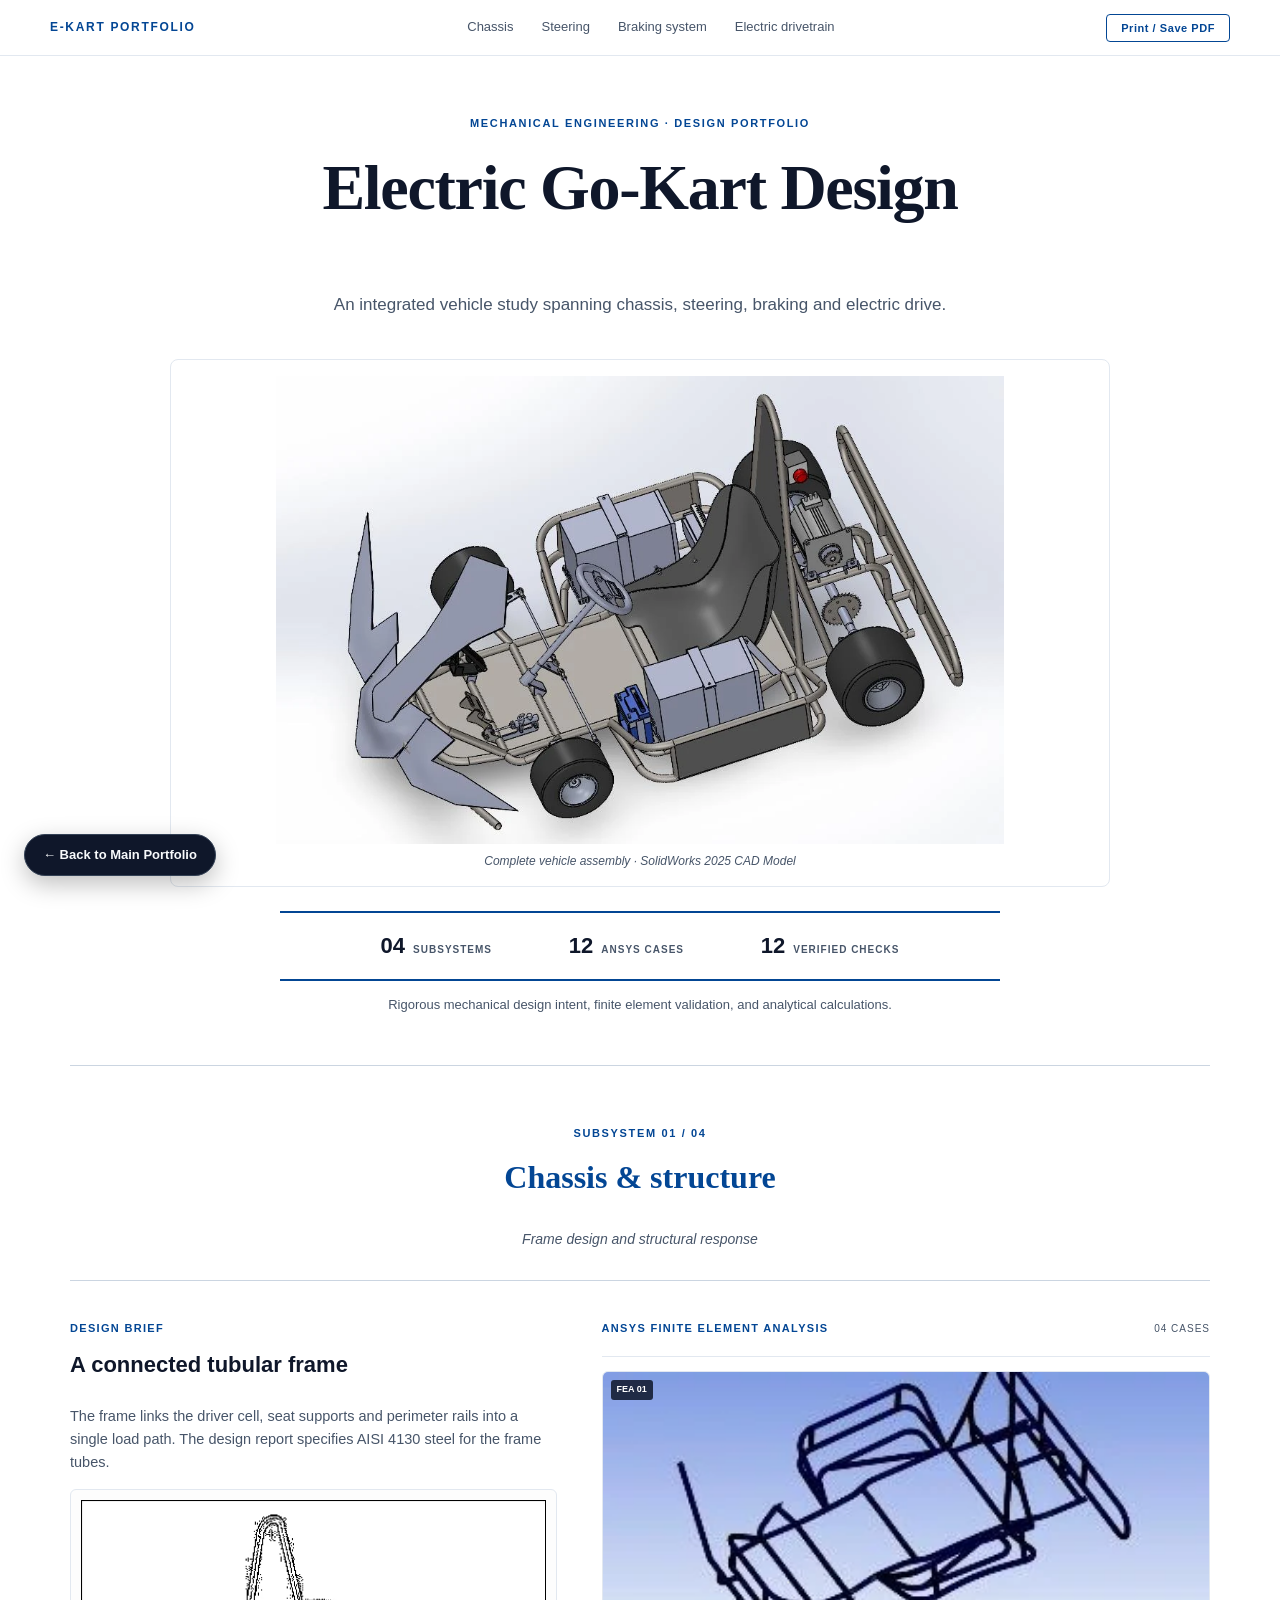
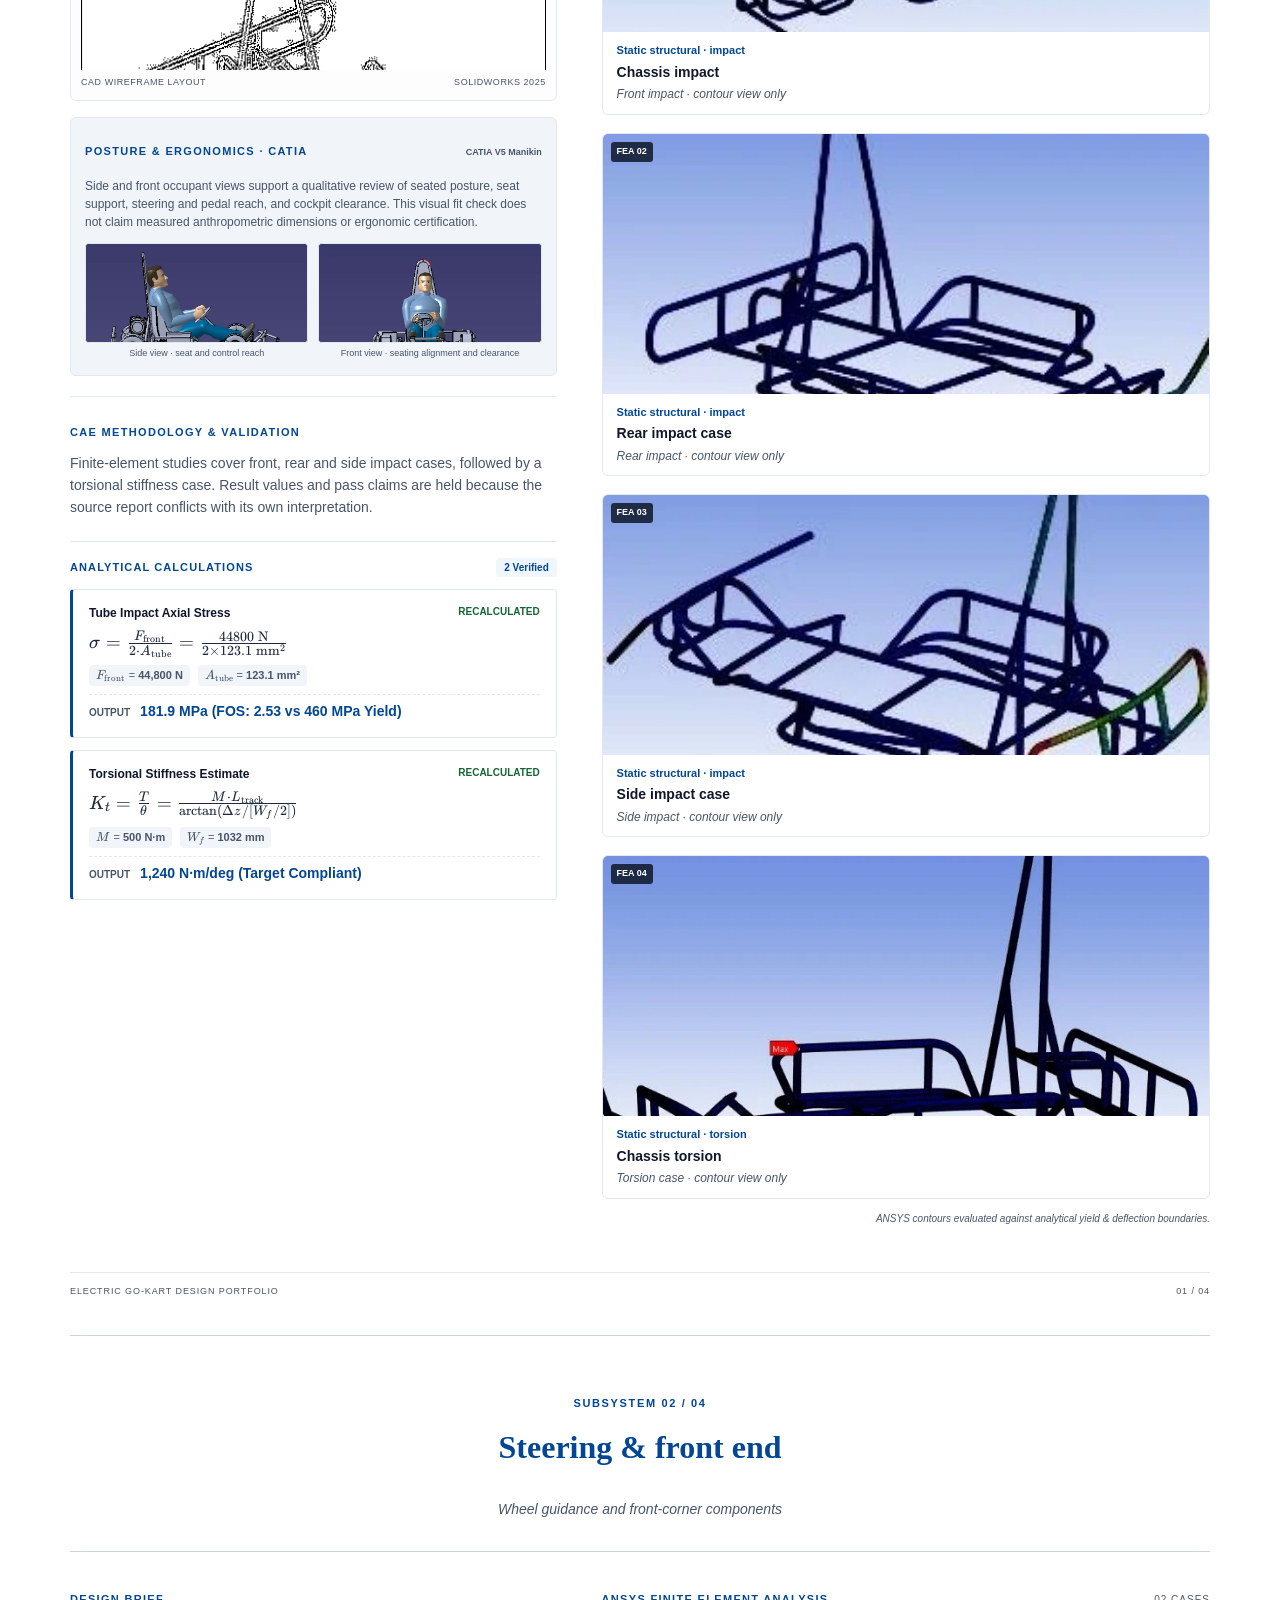
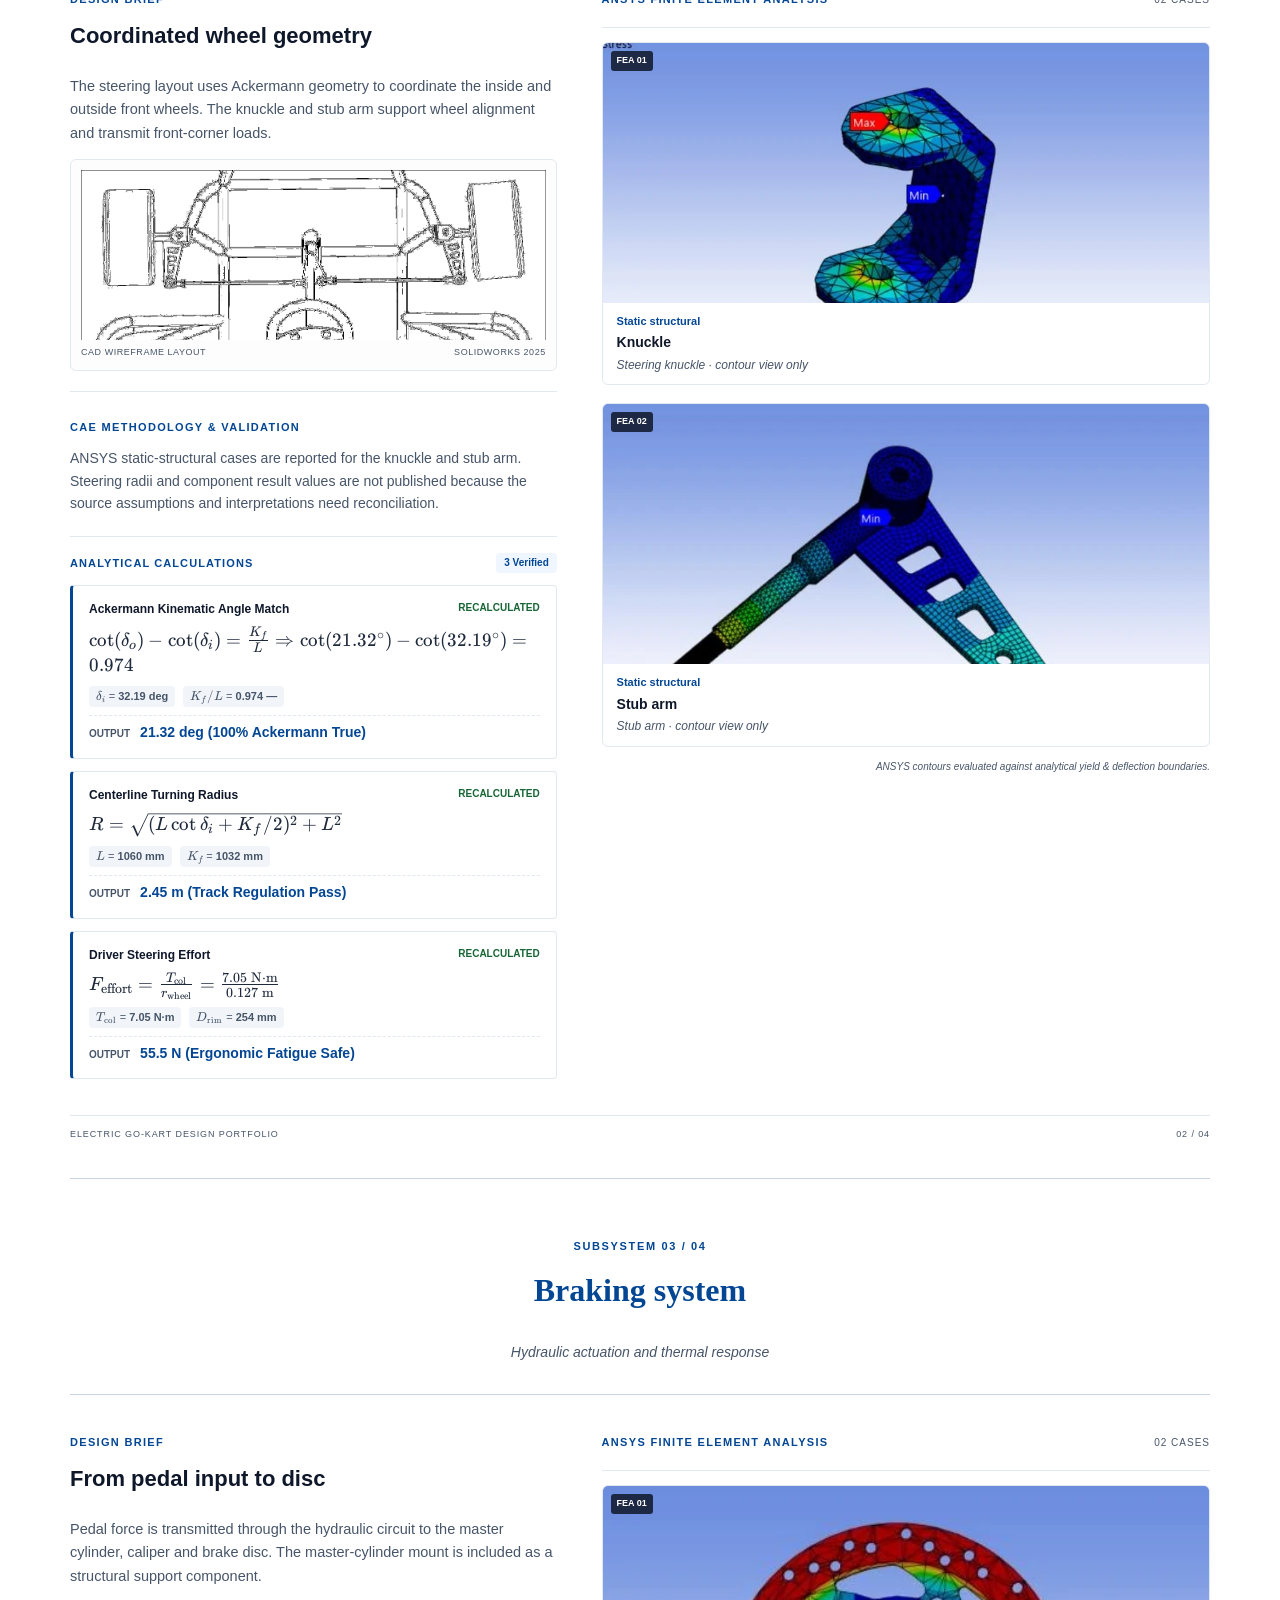
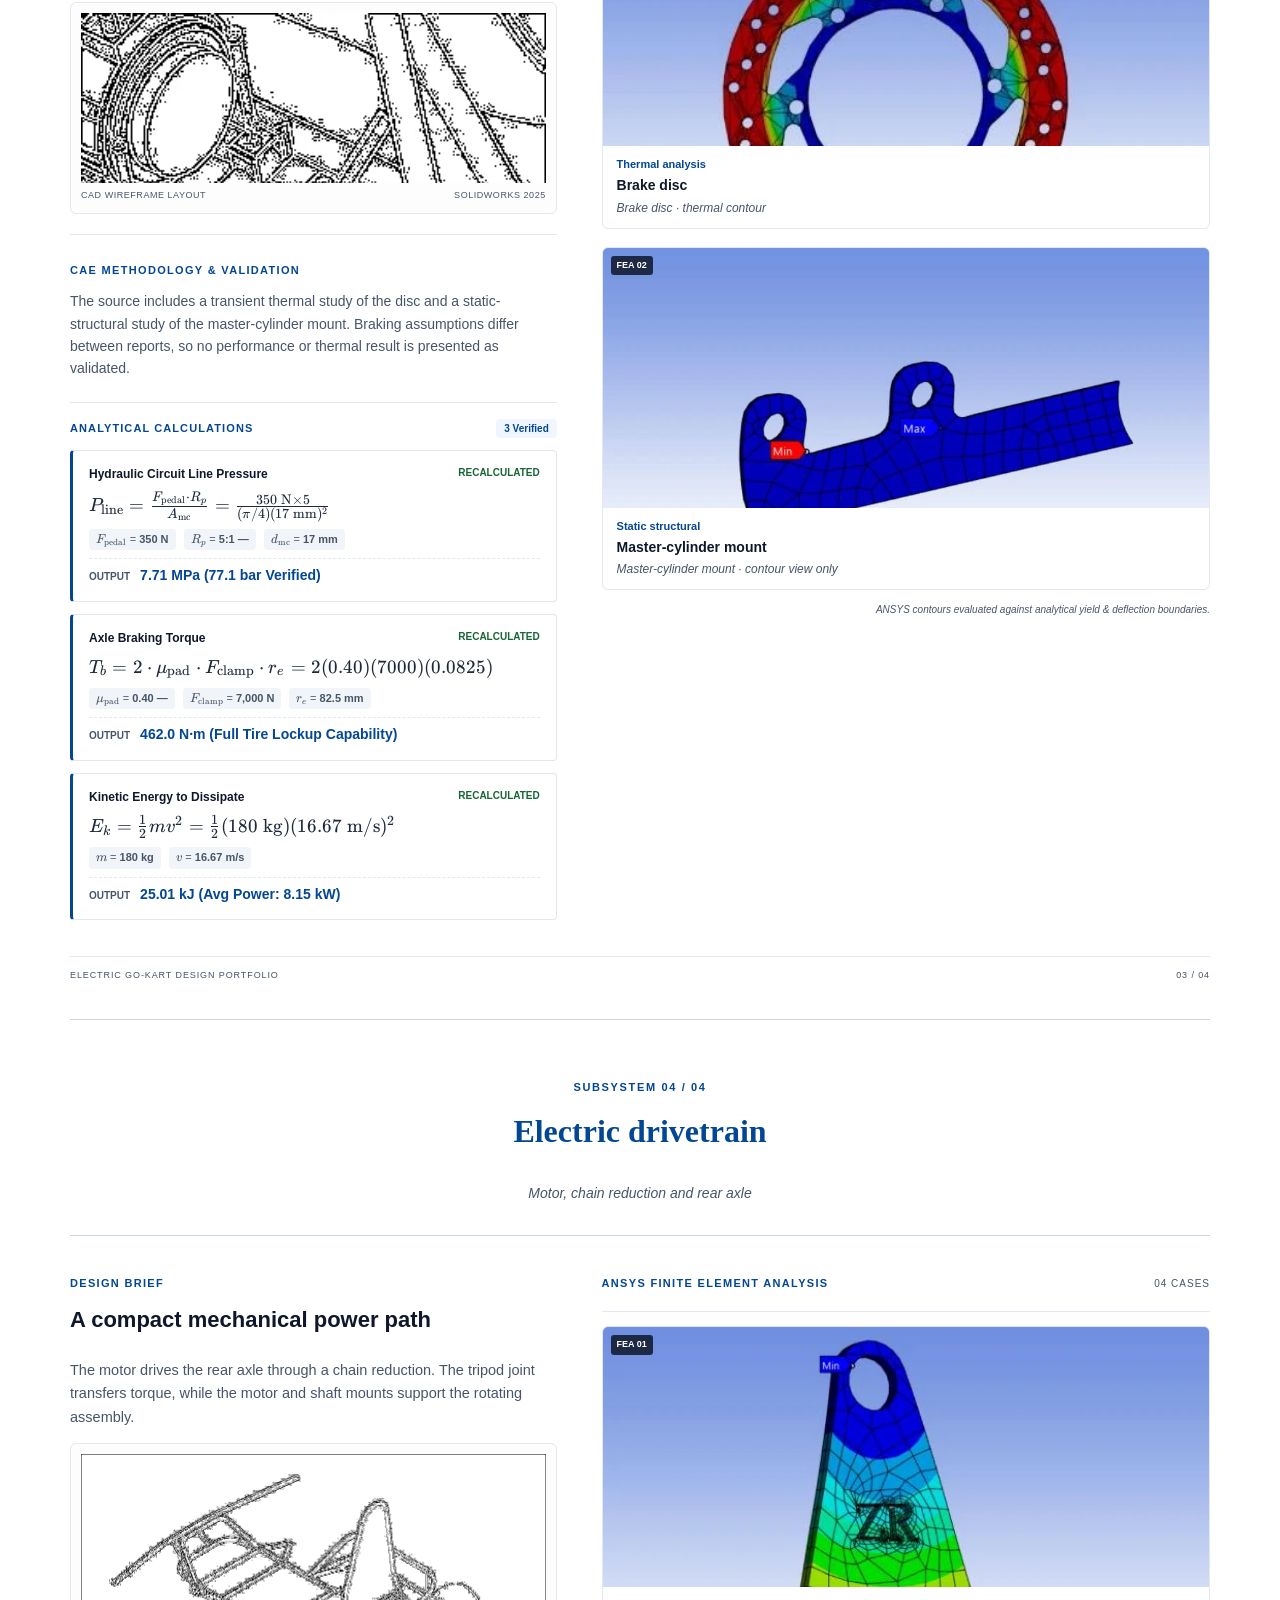
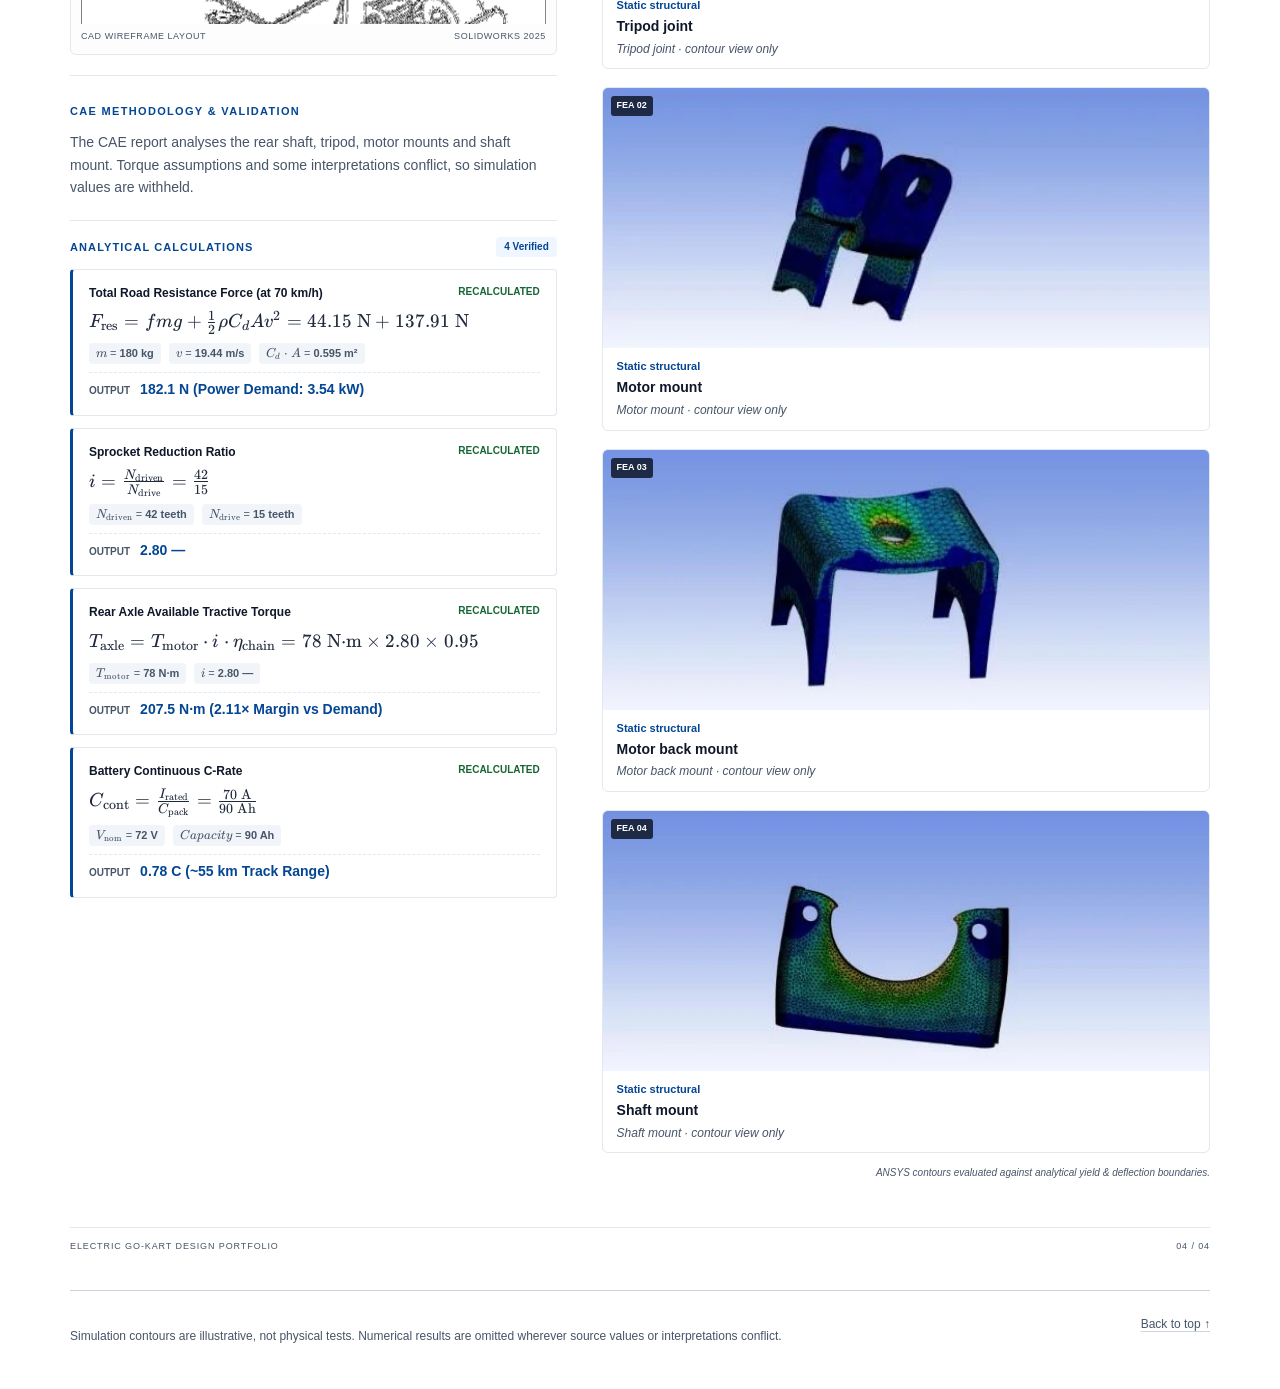
==== design/index.html @ 508b206d "Integrate Electric Go-Kart design portfolio, enrich resume, and optimize portfolio showcase" ====
<!doctype html>
<html lang="en">
  <head>
    <meta charset="UTF-8" />
    <link rel="icon" type="image/svg+xml" href="./favicon.svg" />
    <meta name="viewport" content="width=device-width, initial-scale=1.0" />
    <meta name="description" content="A concise electric go-kart engineering portfolio with subsystem design briefs, ANSYS simulation contours, and calculation checks." />
    <meta name="theme-color" content="#ffffff" />
    <title>Electric Go-Kart | Mechanical Design Portfolio</title>
    <script type="module" crossorigin src="./assets/index-B02iTP9J.js"></script>
    <link rel="stylesheet" crossorigin href="./assets/index-BFE6vuQm.css">
    <style>
      .back-to-main-btn {
        position: fixed;
        bottom: 24px;
        left: 24px;
        z-index: 9999;
        display: inline-flex;
        align-items: center;
        gap: 8px;
        background: #0f172a;
        color: #f8fafc;
        border: 1px solid #334155;
        border-radius: 999px;
        padding: 10px 18px;
        font-family: -apple-system, BlinkMacSystemFont, "Segoe UI", Roboto, sans-serif;
        font-size: 13px;
        font-weight: 600;
        text-decoration: none;
        box-shadow: 0 8px 24px rgba(0,0,0,0.25);
        transition: transform 0.15s, background 0.15s;
      }
      .back-to-main-btn:hover {
        background: #1e293b;
        transform: translateY(-2px);
        color: #fff;
      }
    </style>
  </head>
  <body>
    <a href="/" class="back-to-main-btn">← Back to Main Portfolio</a>
    <div id="app"></div>
  </body>
</html>
---- design/assets/index-BFE6vuQm.css ----
:root{color:#1e293b;font-synthesis:none;text-rendering:optimizelegibility;-webkit-font-smoothing:antialiased;--ink:#0f172a;--muted:#475569;--rule:#cbd5e1;--soft-rule:#e2e8f0;--paper:#fff;--field:#f1f5f9;--accent:#034694;--accent-light:#eff6ff;--success:#166534;box-sizing:border-box;background:#f8fafc;font-family:-apple-system,BlinkMacSystemFont,Segoe UI,Roboto,Helvetica Neue,Arial,sans-serif}*,:before,:after{box-sizing:inherit}html{scroll-behavior:smooth;min-width:320px;scroll-padding-top:74px}body{background:var(--paper);min-width:320px;color:var(--ink);margin:0;font-size:15px;line-height:1.55}a{color:inherit;-webkit-text-decoration-color:var(--rule);text-decoration-color:var(--rule);text-underline-offset:3px}a:hover{color:var(--accent)}img{max-width:100%;display:block}figure{margin:0}.site-header{z-index:50;border-bottom:1px solid var(--soft-rule);-webkit-backdrop-filter:blur(8px);backdrop-filter:blur(8px);background:#fffffff5;justify-content:space-between;align-items:center;gap:18px;min-height:56px;padding:0 max(28px,50vw - 590px);display:flex;position:sticky;top:0}.brand{color:var(--accent);letter-spacing:.14em;flex:none;font-size:12px;font-weight:800;text-decoration:none}.site-header nav{white-space:nowrap;align-items:center;gap:clamp(12px,2.3vw,28px);display:flex;overflow-x:auto}.site-header nav a{color:var(--muted);font-size:13px;font-weight:500;text-decoration:none}.print-button{border:1px solid var(--accent);color:var(--accent);cursor:pointer;letter-spacing:.05em;background:0 0;border-radius:4px;padding:7px 14px;font-size:11px;font-weight:600;transition:all .15s}.print-button:hover{background:var(--accent);color:#fff}.page-section,.portfolio-footer{width:min(1140px,100% - 48px);margin-inline:auto}.cover{text-align:center;flex-direction:column;justify-content:center;align-items:center;min-height:calc(100vh - 56px);padding:48px 0 36px;display:flex}.cover-eyebrow,.section-number{color:var(--accent);letter-spacing:.15em;text-transform:uppercase;font-size:11px;font-weight:700}.cover h1{color:var(--ink);letter-spacing:-.02em;margin-top:10px;font-family:Georgia,serif;font-size:clamp(38px,5.5vw,64px);font-weight:700;line-height:1.1}.cover-description{max-width:680px;color:var(--muted);margin-top:14px;font-size:17px;line-height:1.6}.cover-image{border:1px solid var(--soft-rule);background:#fff;border-radius:8px;width:min(940px,98%);margin-top:24px;padding:16px}.cover-image img{object-fit:contain;width:100%;max-height:52vh}.cover-image figcaption{color:var(--muted);margin-top:8px;font-size:12px;font-style:italic}.cover-summary{border-top:2px solid var(--accent);border-bottom:2px solid var(--accent);justify-content:center;gap:clamp(28px,6vw,80px);width:min(720px,100%);margin-top:24px;padding:16px 0;font-size:22px;font-weight:700;display:flex}.cover-summary span{align-items:baseline;gap:8px;display:flex}.cover-summary small{color:var(--muted);letter-spacing:.1em;font-size:10px;font-weight:600}.cover-note{color:var(--muted);margin-top:14px;font-size:13px}.subsystem{border-top:1px solid var(--rule);padding-top:48px;padding-bottom:36px}.subsystem-heading{border-bottom:1px solid var(--rule);text-align:center;padding-bottom:16px}.subsystem-heading h2{color:var(--accent);margin-top:6px;font-family:Georgia,serif;font-size:32px;font-weight:700}.subsystem-heading>p:last-child{color:var(--muted);margin-top:4px;font-size:14px;font-style:italic}.subsystem-layout{grid-template-columns:minmax(320px,1fr) minmax(0,1.25fr);align-items:start;gap:clamp(24px,3.5vw,48px);padding:28px 0 20px;display:grid}.subheading{color:var(--accent);letter-spacing:.12em;text-transform:uppercase;font-size:11px;font-weight:700}.design-brief h3{color:var(--ink);margin-top:6px;font-size:22px;font-weight:700}.brief-text{color:var(--muted);margin-top:8px;font-size:14.5px;line-height:1.6}.wireframe-card{border:1px solid var(--soft-rule);background:#fdfdfd;border-radius:6px;margin-top:14px;padding:10px}.wireframe-image{background:#fff;place-items:center;height:170px;display:grid;overflow:hidden}.wireframe-image img{object-fit:contain;width:100%;height:100%}.wireframe-card figcaption{color:var(--muted);letter-spacing:.06em;text-transform:uppercase;justify-content:space-between;padding-top:6px;font-size:9px;display:flex}.ergonomics-panel{border:1px solid var(--soft-rule);background:var(--field);border-radius:6px;margin-top:16px;padding:14px}.ergonomics-heading{justify-content:space-between;align-items:baseline;display:flex}.ergonomics-heading>span{color:var(--muted);font-size:9px;font-weight:600}.ergonomics-description{color:var(--muted);margin-top:6px;font-size:12px;line-height:1.5}.ergonomics-grid{grid-template-columns:repeat(2,1fr);gap:10px;margin-top:10px;display:grid}.ergonomics-image{border:1px solid var(--soft-rule);background:#2b2d42;border-radius:4px;place-items:center;height:100px;display:grid;overflow:hidden}.ergonomics-image img{object-fit:contain;width:100%;height:100%}.ergonomics-card figcaption{color:var(--muted);text-align:center;margin-top:4px;font-size:9px}.analysis-approach{border-top:1px solid var(--soft-rule);margin-top:20px;padding-top:16px}.analysis-approach>p:last-child{color:var(--muted);margin-top:6px;font-size:14px;line-height:1.6}.calculation-section{border-top:1px solid var(--soft-rule);margin-top:22px;padding-top:16px}.section-badge-header{justify-content:space-between;align-items:center;margin-bottom:12px;display:flex}.badge-title{color:var(--accent);text-transform:uppercase;letter-spacing:.1em;font-size:11px;font-weight:700}.badge-count{background:var(--accent-light);color:var(--accent);border-radius:4px;padding:2px 8px;font-size:10px;font-weight:700}.calculation-stack{flex-direction:column;gap:12px;display:flex}.calculation-card{border:1px solid var(--soft-rule);border-left:3px solid var(--accent);background:#fff;border-radius:4px;padding:14px 16px}.calc-card-header{justify-content:space-between;margin-bottom:4px;font-size:12px;display:flex}.calc-label{color:var(--ink);font-weight:700}.calc-status{color:var(--success);text-transform:uppercase;font-size:10px;font-weight:700}.equation{color:#1e293b;margin:8px 0;font-size:16px}.calculation-inputs{flex-wrap:wrap;gap:8px;margin:6px 0;display:flex}.input-chip{background:var(--field);color:var(--muted);border-radius:4px;padding:2px 7px;font-size:11px}.calculation-result-row{border-top:1px dashed var(--soft-rule);align-items:baseline;gap:10px;margin-top:8px;padding-top:6px;display:flex}.res-tag{text-transform:uppercase;color:var(--muted);font-size:10px;font-weight:700}.calculation-result{color:var(--accent);font-size:14px;font-weight:700}.simulation-column{min-width:0}.simulation-heading{border-bottom:1px solid var(--soft-rule);justify-content:space-between;align-items:baseline;padding-bottom:8px;display:flex}.simulation-heading>span{color:var(--muted);letter-spacing:.1em;font-size:10px}.simulation-grid{flex-direction:column;gap:18px;padding-top:14px;display:flex}.simulation-card{border:1px solid var(--soft-rule);background:#fff;border-radius:6px;overflow:hidden}.simulation-image{background:var(--field);place-items:center;height:clamp(190px,22vw,260px);display:grid;position:relative;overflow:hidden}.simulation-image img{object-fit:contain;width:100%;height:100%}.sim-number-tag{color:#fff;background:#0f172ad9;border-radius:3px;padding:3px 6px;font-size:9px;font-weight:700;position:absolute;top:8px;left:8px}.simulation-card figcaption{flex-direction:column;gap:2px;padding:10px 14px;display:flex}.simulation-card figcaption strong{color:var(--ink);font-size:14px}.simulation-type{color:var(--accent);font-size:11px;font-weight:600}.simulation-caption{color:var(--muted);font-size:12px;font-style:italic}.simulation-disclaimer{color:var(--muted);text-align:right;margin-top:12px;font-size:10px;font-style:italic}.subsystem-footer{border-top:1px solid var(--soft-rule);color:var(--muted);letter-spacing:.1em;justify-content:space-between;margin-top:16px;padding-top:12px;font-size:9px;display:flex}.portfolio-footer{border-top:1px solid var(--rule);color:var(--muted);justify-content:space-between;padding:24px 0 32px;font-size:12px;display:flex}@media (width<=860px){.subsystem-layout{grid-template-columns:1fr}}@media print{.site-header,.portfolio-footer a{display:none!important}.page-section{width:100%!important}.subsystem{page-break-before:always}}@font-face{font-display:block;font-family:KaTeX_AMS;font-style:normal;font-weight:400;src:url(./KaTeX_AMS-Regular-BQhdFMY1.woff2)format("woff2"),url(./KaTeX_AMS-Regular-DMm9YOAa.woff)format("woff"),url(./KaTeX_AMS-Regular-DRggAlZN.ttf)format("truetype")}@font-face{font-display:block;font-family:KaTeX_Caligraphic;font-style:normal;font-weight:700;src:url(./KaTeX_Caligraphic-Bold-Dq_IR9rO.woff2)format("woff2"),url(./KaTeX_Caligraphic-Bold-BEiXGLvX.woff)format("woff"),url(./KaTeX_Caligraphic-Bold-ATXxdsX0.ttf)format("truetype")}@font-face{font-display:block;font-family:KaTeX_Caligraphic;font-style:normal;font-weight:400;src:url(./KaTeX_Caligraphic-Regular-Di6jR-x-.woff2)format("woff2"),url(./KaTeX_Caligraphic-Regular-CTRA-rTL.woff)format("woff"),url(./KaTeX_Caligraphic-Regular-wX97UBjC.ttf)format("truetype")}@font-face{font-display:block;font-family:KaTeX_Fraktur;font-style:normal;font-weight:700;src:url(./KaTeX_Fraktur-Bold-CL6g_b3V.woff2)format("woff2"),url(./KaTeX_Fraktur-Bold-BsDP51OF.woff)format("woff"),url(./KaTeX_Fraktur-Bold-BdnERNNW.ttf)format("truetype")}@font-face{font-display:block;font-family:KaTeX_Fraktur;font-style:normal;font-weight:400;src:url(./KaTeX_Fraktur-Regular-CTYiF6lA.woff2)format("woff2"),url(./KaTeX_Fraktur-Regular-Dxdc4cR9.woff)format("woff"),url(./KaTeX_Fraktur-Regular-CB_wures.ttf)format("truetype")}@font-face{font-display:block;font-family:KaTeX_Main;font-style:normal;font-weight:700;src:url(./KaTeX_Main-Bold-Cx986IdX.woff2)format("woff2"),url(./KaTeX_Main-Bold-Jm3AIy58.woff)format("woff"),url(./KaTeX_Main-Bold-waoOVXN0.ttf)format("truetype")}@font-face{font-display:block;font-family:KaTeX_Main;font-style:italic;font-weight:700;src:url(./KaTeX_Main-BoldItalic-DxDJ3AOS.woff2)format("woff2"),url(./KaTeX_Main-BoldItalic-SpSLRI95.woff)format("woff"),url(./KaTeX_Main-BoldItalic-DzxPMmG6.ttf)format("truetype")}@font-face{font-display:block;font-family:KaTeX_Main;font-style:italic;font-weight:400;src:url(./KaTeX_Main-Italic-NWA7e6Wa.woff2)format("woff2"),url(./KaTeX_Main-Italic-BMLOBm91.woff)format("woff"),url(./KaTeX_Main-Italic-3WenGoN9.ttf)format("truetype")}@font-face{font-display:block;font-family:KaTeX_Main;font-style:normal;font-weight:400;src:url(./KaTeX_Main-Regular-B22Nviop.woff2)format("woff2"),url(./KaTeX_Main-Regular-Dr94JaBh.woff)format("woff"),url(./KaTeX_Main-Regular-ypZvNtVU.ttf)format("truetype")}@font-face{font-display:block;font-family:KaTeX_Math;font-style:italic;font-weight:700;src:url(./KaTeX_Math-BoldItalic-CZnvNsCZ.woff2)format("woff2"),url(./KaTeX_Math-BoldItalic-iY-2wyZ7.woff)format("woff"),url(./KaTeX_Math-BoldItalic-B3XSjfu4.ttf)format("truetype")}@font-face{font-display:block;font-family:KaTeX_Math;font-style:italic;font-weight:400;src:url(./KaTeX_Math-Italic-t53AETM-.woff2)format("woff2"),url(./KaTeX_Math-Italic-DA0__PXp.woff)format("woff"),url(./KaTeX_Math-Italic-flOr_0UB.ttf)format("truetype")}@font-face{font-display:block;font-family:KaTeX_SansSerif;font-style:normal;font-weight:700;src:url(./KaTeX_SansSerif-Bold-D1sUS0GD.woff2)format("woff2"),url(./KaTeX_SansSerif-Bold-DbIhKOiC.woff)format("woff"),url(./KaTeX_SansSerif-Bold-CFMepnvq.ttf)format("truetype")}@font-face{font-display:block;font-family:KaTeX_SansSerif;font-style:italic;font-weight:400;src:url(./KaTeX_SansSerif-Italic-C3H0VqGB.woff2)format("woff2"),url(./KaTeX_SansSerif-Italic-DN2j7dab.woff)format("woff"),url(./KaTeX_SansSerif-Italic-YYjJ1zSn.ttf)format("truetype")}@font-face{font-display:block;font-family:KaTeX_SansSerif;font-style:normal;font-weight:400;src:url(./KaTeX_SansSerif-Regular-DDBCnlJ7.woff2)format("woff2"),url(./KaTeX_SansSerif-Regular-CS6fqUqJ.woff)format("woff"),url(./KaTeX_SansSerif-Regular-BNo7hRIc.ttf)format("truetype")}@font-face{font-display:block;font-family:KaTeX_Script;font-style:normal;font-weight:400;src:url(./KaTeX_Script-Regular-D3wIWfF6.woff2)format("woff2"),url(./KaTeX_Script-Regular-D5yQViql.woff)format("woff"),url(./KaTeX_Script-Regular-C5JkGWo-.ttf)format("truetype")}@font-face{font-display:block;font-family:KaTeX_Size1;font-style:normal;font-weight:400;src:url(./KaTeX_Size1-Regular-mCD8mA8B.woff2)format("woff2"),url(./KaTeX_Size1-Regular-C195tn64.woff)format("woff"),url(./KaTeX_Size1-Regular-Dbsnue_I.ttf)format("truetype")}@font-face{font-display:block;font-family:KaTeX_Size2;font-style:normal;font-weight:400;src:url(./KaTeX_Size2-Regular-Dy4dx90m.woff2)format("woff2"),url(./KaTeX_Size2-Regular-oD1tc_U0.woff)format("woff"),url(./KaTeX_Size2-Regular-B7gKUWhC.ttf)format("truetype")}@font-face{font-display:block;font-family:KaTeX_Size3;font-style:normal;font-weight:400;src:url([data-uri])format("woff2"),url(./KaTeX_Size3-Regular-CTq5MqoE.woff)format("woff"),url(./KaTeX_Size3-Regular-DgpXs0kz.ttf)format("truetype")}@font-face{font-display:block;font-family:KaTeX_Size4;font-style:normal;font-weight:400;src:url(./KaTeX_Size4-Regular-Dl5lxZxV.woff2)format("woff2"),url(./KaTeX_Size4-Regular-BF-4gkZK.woff)format("woff"),url(./KaTeX_Size4-Regular-DWFBv043.ttf)format("truetype")}@font-face{font-display:block;font-family:KaTeX_Typewriter;font-style:normal;font-weight:400;src:url(./KaTeX_Typewriter-Regular-CO6r4hn1.woff2)format("woff2"),url(./KaTeX_Typewriter-Regular-C0xS9mPB.woff)format("woff"),url(./KaTeX_Typewriter-Regular-D3Ib7_Hf.ttf)format("truetype")}.katex{text-indent:0;text-rendering:auto;font:1.21em/1.2 KaTeX_Main,math,Times New Roman,serif;position:relative}.katex *{border-color:currentColor;-ms-high-contrast-adjust:none!important}.katex .katex-version:after{content:"0.19.0"}.katex .katex-mathml{clip-path:inset(50%);border:0;width:1px;height:1px;padding:0;position:absolute;overflow:hidden}.katex .katex-html>.katex-newline{display:block}.katex .katex-base{white-space:nowrap;width:min-content;position:relative}.katex .katex-base,.katex .katex-strut{display:inline-block}.katex .textbf{font-weight:700}.katex .textit{font-style:italic}.katex .textrm{font-family:KaTeX_Main}.katex .textsf{font-family:KaTeX_SansSerif}.katex .texttt{font-family:KaTeX_Typewriter}.katex .mathnormal{font-family:KaTeX_Math;font-style:italic}.katex .mathit{font-family:KaTeX_Main;font-style:italic}.katex .mathrm{font-style:normal}.katex .mathbf{font-family:KaTeX_Main;font-weight:700}.katex .boldsymbol{font-family:KaTeX_Math;font-style:italic;font-weight:700}.katex .amsrm,.katex .mathbb,.katex .textbb{font-family:KaTeX_AMS}.katex .mathcal{font-family:KaTeX_Caligraphic}.katex .mathfrak,.katex .textfrak{font-family:KaTeX_Fraktur}.katex .mathboldfrak,.katex .textboldfrak{font-family:KaTeX_Fraktur;font-weight:700}.katex .mathtt{font-family:KaTeX_Typewriter}.katex .mathscr,.katex .textscr{font-family:KaTeX_Script}.katex .mathsf,.katex .textsf{font-family:KaTeX_SansSerif}.katex .mathboldsf,.katex .textboldsf{font-family:KaTeX_SansSerif;font-weight:700}.katex .mathitsf,.katex .mathsfit,.katex .textitsf{font-family:KaTeX_SansSerif;font-style:italic}.katex .mainrm{font-family:KaTeX_Main;font-style:normal}.katex .vlist-t{border-collapse:collapse;table-layout:fixed;display:inline-table}.katex .vlist-r{display:table-row}.katex .vlist{vertical-align:bottom;display:table-cell;position:relative}.katex .vlist>span{height:0;display:block;position:relative}.katex .vlist>span>span{display:inline-block}.katex .vlist>span>.pstrut{width:0;overflow:hidden}.katex .vlist-t2{margin-right:-2px}.katex .vlist-s{vertical-align:bottom;width:2px;min-width:2px;font-size:1px;display:table-cell}.katex .katex-vbox{flex-direction:column;align-items:baseline;display:inline-flex}.katex .katex-thinbox{flex-direction:row;width:0;max-width:0;display:inline-flex}.katex .msupsub{text-align:left}.katex .mfrac>span>span{text-align:center}.katex .mfrac .frac-line{border-bottom-style:solid;width:100%;display:inline-block}.katex .katex-hdashline,.katex .katex-hline,.katex .katex-overline .overline-line,.katex .katex-rule,.katex .katex-underline .underline-line,.katex .mfrac .frac-line{min-height:1px}.katex .mspace{display:inline-block}.katex .katex-smash{line-height:0;display:inline}.katex .clap,.katex .llap,.katex .rlap{width:0;position:relative}.katex .clap>.katex-inner,.katex .llap>.katex-inner,.katex .rlap>.katex-inner{position:absolute}.katex .clap>.katex-fix,.katex .llap>.katex-fix,.katex .rlap>.katex-fix{display:inline-block}.katex .llap>.katex-inner{right:0}.katex .clap>.katex-inner,.katex .rlap>.katex-inner{left:0}.katex .clap>.katex-inner>span{margin-left:-50%;margin-right:50%}.katex .katex-rule{border:0 solid;display:inline-block;position:relative}.katex .katex-hline,.katex .katex-overline .overline-line,.katex .katex-underline .underline-line{border-bottom-style:solid;width:100%;display:inline-block}.katex .katex-hdashline{border-bottom-style:dashed;width:100%;display:inline-block}.katex .sqrt>.katex-root{margin-left:.277778em;margin-right:-.555556em}.katex .fontsize-ensurer.reset-size1.size1,.katex .katex-sizing.reset-size1.size1{font-size:1em}.katex .fontsize-ensurer.reset-size1.size2,.katex .katex-sizing.reset-size1.size2{font-size:1.2em}.katex .fontsize-ensurer.reset-size1.size3,.katex .katex-sizing.reset-size1.size3{font-size:1.4em}.katex .fontsize-ensurer.reset-size1.size4,.katex .katex-sizing.reset-size1.size4{font-size:1.6em}.katex .fontsize-ensurer.reset-size1.size5,.katex .katex-sizing.reset-size1.size5{font-size:1.8em}.katex .fontsize-ensurer.reset-size1.size6,.katex .katex-sizing.reset-size1.size6{font-size:2em}.katex .fontsize-ensurer.reset-size1.size7,.katex .katex-sizing.reset-size1.size7{font-size:2.4em}.katex .fontsize-ensurer.reset-size1.size8,.katex .katex-sizing.reset-size1.size8{font-size:2.88em}.katex .fontsize-ensurer.reset-size1.size9,.katex .katex-sizing.reset-size1.size9{font-size:3.456em}.katex .fontsize-ensurer.reset-size1.size10,.katex .katex-sizing.reset-size1.size10{font-size:4.148em}.katex .fontsize-ensurer.reset-size1.size11,.katex .katex-sizing.reset-size1.size11{font-size:4.976em}.katex .fontsize-ensurer.reset-size2.size1,.katex .katex-sizing.reset-size2.size1{font-size:.833333em}.katex .fontsize-ensurer.reset-size2.size2,.katex .katex-sizing.reset-size2.size2{font-size:1em}.katex .fontsize-ensurer.reset-size2.size3,.katex .katex-sizing.reset-size2.size3{font-size:1.16667em}.katex .fontsize-ensurer.reset-size2.size4,.katex .katex-sizing.reset-size2.size4{font-size:1.33333em}.katex .fontsize-ensurer.reset-size2.size5,.katex .katex-sizing.reset-size2.size5{font-size:1.5em}.katex .fontsize-ensurer.reset-size2.size6,.katex .katex-sizing.reset-size2.size6{font-size:1.66667em}.katex .fontsize-ensurer.reset-size2.size7,.katex .katex-sizing.reset-size2.size7{font-size:2em}.katex .fontsize-ensurer.reset-size2.size8,.katex .katex-sizing.reset-size2.size8{font-size:2.4em}.katex .fontsize-ensurer.reset-size2.size9,.katex .katex-sizing.reset-size2.size9{font-size:2.88em}.katex .fontsize-ensurer.reset-size2.size10,.katex .katex-sizing.reset-size2.size10{font-size:3.45667em}.katex .fontsize-ensurer.reset-size2.size11,.katex .katex-sizing.reset-size2.size11{font-size:4.14667em}.katex .fontsize-ensurer.reset-size3.size1,.katex .katex-sizing.reset-size3.size1{font-size:.714286em}.katex .fontsize-ensurer.reset-size3.size2,.katex .katex-sizing.reset-size3.size2{font-size:.857143em}.katex .fontsize-ensurer.reset-size3.size3,.katex .katex-sizing.reset-size3.size3{font-size:1em}.katex .fontsize-ensurer.reset-size3.size4,.katex .katex-sizing.reset-size3.size4{font-size:1.14286em}.katex .fontsize-ensurer.reset-size3.size5,.katex .katex-sizing.reset-size3.size5{font-size:1.28571em}.katex .fontsize-ensurer.reset-size3.size6,.katex .katex-sizing.reset-size3.size6{font-size:1.42857em}.katex .fontsize-ensurer.reset-size3.size7,.katex .katex-sizing.reset-size3.size7{font-size:1.71429em}.katex .fontsize-ensurer.reset-size3.size8,.katex .katex-sizing.reset-size3.size8{font-size:2.05714em}.katex .fontsize-ensurer.reset-size3.size9,.katex .katex-sizing.reset-size3.size9{font-size:2.46857em}.katex .fontsize-ensurer.reset-size3.size10,.katex .katex-sizing.reset-size3.size10{font-size:2.96286em}.katex .fontsize-ensurer.reset-size3.size11,.katex .katex-sizing.reset-size3.size11{font-size:3.55429em}.katex .fontsize-ensurer.reset-size4.size1,.katex .katex-sizing.reset-size4.size1{font-size:.625em}.katex .fontsize-ensurer.reset-size4.size2,.katex .katex-sizing.reset-size4.size2{font-size:.75em}.katex .fontsize-ensurer.reset-size4.size3,.katex .katex-sizing.reset-size4.size3{font-size:.875em}.katex .fontsize-ensurer.reset-size4.size4,.katex .katex-sizing.reset-size4.size4{font-size:1em}.katex .fontsize-ensurer.reset-size4.size5,.katex .katex-sizing.reset-size4.size5{font-size:1.125em}.katex .fontsize-ensurer.reset-size4.size6,.katex .katex-sizing.reset-size4.size6{font-size:1.25em}.katex .fontsize-ensurer.reset-size4.size7,.katex .katex-sizing.reset-size4.size7{font-size:1.5em}.katex .fontsize-ensurer.reset-size4.size8,.katex .katex-sizing.reset-size4.size8{font-size:1.8em}.katex .fontsize-ensurer.reset-size4.size9,.katex .katex-sizing.reset-size4.size9{font-size:2.16em}.katex .fontsize-ensurer.reset-size4.size10,.katex .katex-sizing.reset-size4.size10{font-size:2.5925em}.katex .fontsize-ensurer.reset-size4.size11,.katex .katex-sizing.reset-size4.size11{font-size:3.11em}.katex .fontsize-ensurer.reset-size5.size1,.katex .katex-sizing.reset-size5.size1{font-size:.555556em}.katex .fontsize-ensurer.reset-size5.size2,.katex .katex-sizing.reset-size5.size2{font-size:.666667em}.katex .fontsize-ensurer.reset-size5.size3,.katex .katex-sizing.reset-size5.size3{font-size:.777778em}.katex .fontsize-ensurer.reset-size5.size4,.katex .katex-sizing.reset-size5.size4{font-size:.888889em}.katex .fontsize-ensurer.reset-size5.size5,.katex .katex-sizing.reset-size5.size5{font-size:1em}.katex .fontsize-ensurer.reset-size5.size6,.katex .katex-sizing.reset-size5.size6{font-size:1.11111em}.katex .fontsize-ensurer.reset-size5.size7,.katex .katex-sizing.reset-size5.size7{font-size:1.33333em}.katex .fontsize-ensurer.reset-size5.size8,.katex .katex-sizing.reset-size5.size8{font-size:1.6em}.katex .fontsize-ensurer.reset-size5.size9,.katex .katex-sizing.reset-size5.size9{font-size:1.92em}.katex .fontsize-ensurer.reset-size5.size10,.katex .katex-sizing.reset-size5.size10{font-size:2.30444em}.katex .fontsize-ensurer.reset-size5.size11,.katex .katex-sizing.reset-size5.size11{font-size:2.76444em}.katex .fontsize-ensurer.reset-size6.size1,.katex .katex-sizing.reset-size6.size1{font-size:.5em}.katex .fontsize-ensurer.reset-size6.size2,.katex .katex-sizing.reset-size6.size2{font-size:.6em}.katex .fontsize-ensurer.reset-size6.size3,.katex .katex-sizing.reset-size6.size3{font-size:.7em}.katex .fontsize-ensurer.reset-size6.size4,.katex .katex-sizing.reset-size6.size4{font-size:.8em}.katex .fontsize-ensurer.reset-size6.size5,.katex .katex-sizing.reset-size6.size5{font-size:.9em}.katex .fontsize-ensurer.reset-size6.size6,.katex .katex-sizing.reset-size6.size6{font-size:1em}.katex .fontsize-ensurer.reset-size6.size7,.katex .katex-sizing.reset-size6.size7{font-size:1.2em}.katex .fontsize-ensurer.reset-size6.size8,.katex .katex-sizing.reset-size6.size8{font-size:1.44em}.katex .fontsize-ensurer.reset-size6.size9,.katex .katex-sizing.reset-size6.size9{font-size:1.728em}.katex .fontsize-ensurer.reset-size6.size10,.katex .katex-sizing.reset-size6.size10{font-size:2.074em}.katex .fontsize-ensurer.reset-size6.size11,.katex .katex-sizing.reset-size6.size11{font-size:2.488em}.katex .fontsize-ensurer.reset-size7.size1,.katex .katex-sizing.reset-size7.size1{font-size:.416667em}.katex .fontsize-ensurer.reset-size7.size2,.katex .katex-sizing.reset-size7.size2{font-size:.5em}.katex .fontsize-ensurer.reset-size7.size3,.katex .katex-sizing.reset-size7.size3{font-size:.583333em}.katex .fontsize-ensurer.reset-size7.size4,.katex .katex-sizing.reset-size7.size4{font-size:.666667em}.katex .fontsize-ensurer.reset-size7.size5,.katex .katex-sizing.reset-size7.size5{font-size:.75em}.katex .fontsize-ensurer.reset-size7.size6,.katex .katex-sizing.reset-size7.size6{font-size:.833333em}.katex .fontsize-ensurer.reset-size7.size7,.katex .katex-sizing.reset-size7.size7{font-size:1em}.katex .fontsize-ensurer.reset-size7.size8,.katex .katex-sizing.reset-size7.size8{font-size:1.2em}.katex .fontsize-ensurer.reset-size7.size9,.katex .katex-sizing.reset-size7.size9{font-size:1.44em}.katex .fontsize-ensurer.reset-size7.size10,.katex .katex-sizing.reset-size7.size10{font-size:1.72833em}.katex .fontsize-ensurer.reset-size7.size11,.katex .katex-sizing.reset-size7.size11{font-size:2.07333em}.katex .fontsize-ensurer.reset-size8.size1,.katex .katex-sizing.reset-size8.size1{font-size:.347222em}.katex .fontsize-ensurer.reset-size8.size2,.katex .katex-sizing.reset-size8.size2{font-size:.416667em}.katex .fontsize-ensurer.reset-size8.size3,.katex .katex-sizing.reset-size8.size3{font-size:.486111em}.katex .fontsize-ensurer.reset-size8.size4,.katex .katex-sizing.reset-size8.size4{font-size:.555556em}.katex .fontsize-ensurer.reset-size8.size5,.katex .katex-sizing.reset-size8.size5{font-size:.625em}.katex .fontsize-ensurer.reset-size8.size6,.katex .katex-sizing.reset-size8.size6{font-size:.694444em}.katex .fontsize-ensurer.reset-size8.size7,.katex .katex-sizing.reset-size8.size7{font-size:.833333em}.katex .fontsize-ensurer.reset-size8.size8,.katex .katex-sizing.reset-size8.size8{font-size:1em}.katex .fontsize-ensurer.reset-size8.size9,.katex .katex-sizing.reset-size8.size9{font-size:1.2em}.katex .fontsize-ensurer.reset-size8.size10,.katex .katex-sizing.reset-size8.size10{font-size:1.44028em}.katex .fontsize-ensurer.reset-size8.size11,.katex .katex-sizing.reset-size8.size11{font-size:1.72778em}.katex .fontsize-ensurer.reset-size9.size1,.katex .katex-sizing.reset-size9.size1{font-size:.289352em}.katex .fontsize-ensurer.reset-size9.size2,.katex .katex-sizing.reset-size9.size2{font-size:.347222em}.katex .fontsize-ensurer.reset-size9.size3,.katex .katex-sizing.reset-size9.size3{font-size:.405093em}.katex .fontsize-ensurer.reset-size9.size4,.katex .katex-sizing.reset-size9.size4{font-size:.462963em}.katex .fontsize-ensurer.reset-size9.size5,.katex .katex-sizing.reset-size9.size5{font-size:.520833em}.katex .fontsize-ensurer.reset-size9.size6,.katex .katex-sizing.reset-size9.size6{font-size:.578704em}.katex .fontsize-ensurer.reset-size9.size7,.katex .katex-sizing.reset-size9.size7{font-size:.694444em}.katex .fontsize-ensurer.reset-size9.size8,.katex .katex-sizing.reset-size9.size8{font-size:.833333em}.katex .fontsize-ensurer.reset-size9.size9,.katex .katex-sizing.reset-size9.size9{font-size:1em}.katex .fontsize-ensurer.reset-size9.size10,.katex .katex-sizing.reset-size9.size10{font-size:1.20023em}.katex .fontsize-ensurer.reset-size9.size11,.katex .katex-sizing.reset-size9.size11{font-size:1.43981em}.katex .fontsize-ensurer.reset-size10.size1,.katex .katex-sizing.reset-size10.size1{font-size:.24108em}.katex .fontsize-ensurer.reset-size10.size2,.katex .katex-sizing.reset-size10.size2{font-size:.289296em}.katex .fontsize-ensurer.reset-size10.size3,.katex .katex-sizing.reset-size10.size3{font-size:.337512em}.katex .fontsize-ensurer.reset-size10.size4,.katex .katex-sizing.reset-size10.size4{font-size:.385728em}.katex .fontsize-ensurer.reset-size10.size5,.katex .katex-sizing.reset-size10.size5{font-size:.433944em}.katex .fontsize-ensurer.reset-size10.size6,.katex .katex-sizing.reset-size10.size6{font-size:.48216em}.katex .fontsize-ensurer.reset-size10.size7,.katex .katex-sizing.reset-size10.size7{font-size:.578592em}.katex .fontsize-ensurer.reset-size10.size8,.katex .katex-sizing.reset-size10.size8{font-size:.694311em}.katex .fontsize-ensurer.reset-size10.size9,.katex .katex-sizing.reset-size10.size9{font-size:.833173em}.katex .fontsize-ensurer.reset-size10.size10,.katex .katex-sizing.reset-size10.size10{font-size:1em}.katex .fontsize-ensurer.reset-size10.size11,.katex .katex-sizing.reset-size10.size11{font-size:1.19961em}.katex .fontsize-ensurer.reset-size11.size1,.katex .katex-sizing.reset-size11.size1{font-size:.200965em}.katex .fontsize-ensurer.reset-size11.size2,.katex .katex-sizing.reset-size11.size2{font-size:.241158em}.katex .fontsize-ensurer.reset-size11.size3,.katex .katex-sizing.reset-size11.size3{font-size:.281351em}.katex .fontsize-ensurer.reset-size11.size4,.katex .katex-sizing.reset-size11.size4{font-size:.321543em}.katex .fontsize-ensurer.reset-size11.size5,.katex .katex-sizing.reset-size11.size5{font-size:.361736em}.katex .fontsize-ensurer.reset-size11.size6,.katex .katex-sizing.reset-size11.size6{font-size:.401929em}.katex .fontsize-ensurer.reset-size11.size7,.katex .katex-sizing.reset-size11.size7{font-size:.482315em}.katex .fontsize-ensurer.reset-size11.size8,.katex .katex-sizing.reset-size11.size8{font-size:.578778em}.katex .fontsize-ensurer.reset-size11.size9,.katex .katex-sizing.reset-size11.size9{font-size:.694534em}.katex .fontsize-ensurer.reset-size11.size10,.katex .katex-sizing.reset-size11.size10{font-size:.833601em}.katex .fontsize-ensurer.reset-size11.size11,.katex .katex-sizing.reset-size11.size11{font-size:1em}.katex .delimsizing.size1{font-family:KaTeX_Size1}.katex .delimsizing.size2{font-family:KaTeX_Size2}.katex .delimsizing.size3{font-family:KaTeX_Size3}.katex .delimsizing.size4{font-family:KaTeX_Size4}.katex .delimsizing.mult .delim-size1>span{font-family:KaTeX_Size1}.katex .delimsizing.mult .delim-size4>span{font-family:KaTeX_Size4}.katex .nulldelimiter{width:.12em;display:inline-block}.katex .delimcenter,.katex .op-symbol{position:relative}.katex .op-symbol.small-op{font-family:KaTeX_Size1}.katex .op-symbol.large-op{font-family:KaTeX_Size2}.katex .katex-accent>.vlist-t,.katex .op-limits>.vlist-t{text-align:center}.katex .katex-accent .accent-body{position:relative}.katex .katex-accent .accent-body:not(.accent-full){width:0}.katex .katex-overlay{display:block}.katex .mtable .vertical-separator{min-width:1px;display:inline-block}.katex .mtable .arraycolsep{display:inline-block}.katex .mtable .col-align-c>.vlist-t{text-align:center}.katex .mtable .col-align-l>.vlist-t{text-align:left}.katex .mtable .col-align-r>.vlist-t{text-align:right}.katex .svg-align{text-align:left}.katex svg{fill:currentColor;stroke:currentColor;height:inherit;width:100%;display:block;position:absolute}.katex svg path{stroke:none}.katex svg{fill-rule:nonzero;fill-opacity:1;stroke-width:1px;stroke-linecap:butt;stroke-linejoin:miter;stroke-miterlimit:4;stroke-dasharray:none;stroke-dashoffset:0;stroke-opacity:1}.katex img{border-style:none;min-width:0;max-width:none;min-height:0;max-height:none}.katex .katex-stretchy{width:100%;display:block;position:relative;overflow:hidden}.katex .katex-stretchy:after,.katex .katex-stretchy:before{content:""}.katex .hide-tail{width:100%;position:relative;overflow:hidden}.katex .halfarrow-left{width:50.2%;position:absolute;left:0;overflow:hidden}.katex .halfarrow-right{width:50.2%;position:absolute;right:0;overflow:hidden}.katex .brace-left{width:25.1%;position:absolute;left:0;overflow:hidden}.katex .brace-center{width:50%;position:absolute;left:25%;overflow:hidden}.katex .brace-right{width:25.1%;position:absolute;right:0;overflow:hidden}.katex .x-arrow-pad{padding:0 .5em}.katex .cd-arrow-pad{padding:0 .55556em 0 .27778em}.katex .mover,.katex .munder,.katex .x-arrow{text-align:center}.katex .boxpad{padding:0 .3em}.katex .fbox,.katex .fcolorbox{box-sizing:border-box;border:.04em solid}.katex .cancel-pad{padding:0 .2em}.katex .cancel-lap{margin-left:-.2em;margin-right:-.2em}.katex .katex-sout{border-bottom-style:solid;border-bottom-width:.08em}.katex .angl{box-sizing:border-box;border-top:.049em solid;border-right:.049em solid;margin-right:.03889em}.katex .anglpad{padding:0 .03889em}.katex .reflectbox{display:inline-block;transform:scaleX(-1)}.katex .eqn-num:before{content:"(" counter(katexEqnNo) ")";counter-increment:katexEqnNo}.katex .mml-eqn-num:before{content:"(" counter(mmlEqnNo) ")";counter-increment:mmlEqnNo}.katex .mtr-glue{width:50%}.katex .cd-vert-arrow{display:inline-block;position:relative}.katex .cd-label-left{text-align:left;display:inline-block;position:absolute;right:calc(50% + .3em)}.katex .cd-label-right{text-align:right;display:inline-block;position:absolute;left:calc(50% + .3em)}.katex-display{text-align:center;margin:1em 0;display:block}.katex-display>.katex{text-align:center;white-space:nowrap;display:block}.katex-display>.katex>.katex-html{display:block;position:relative}.katex-display>.katex>.katex-html>.katex-tag{position:absolute;right:0}.katex-display.leqno>.katex>.katex-html>.katex-tag{left:0;right:auto}.katex-display.fleqn>.katex{text-align:left;padding-left:2em}body{counter-reset:katexEqnNo mmlEqnNo}
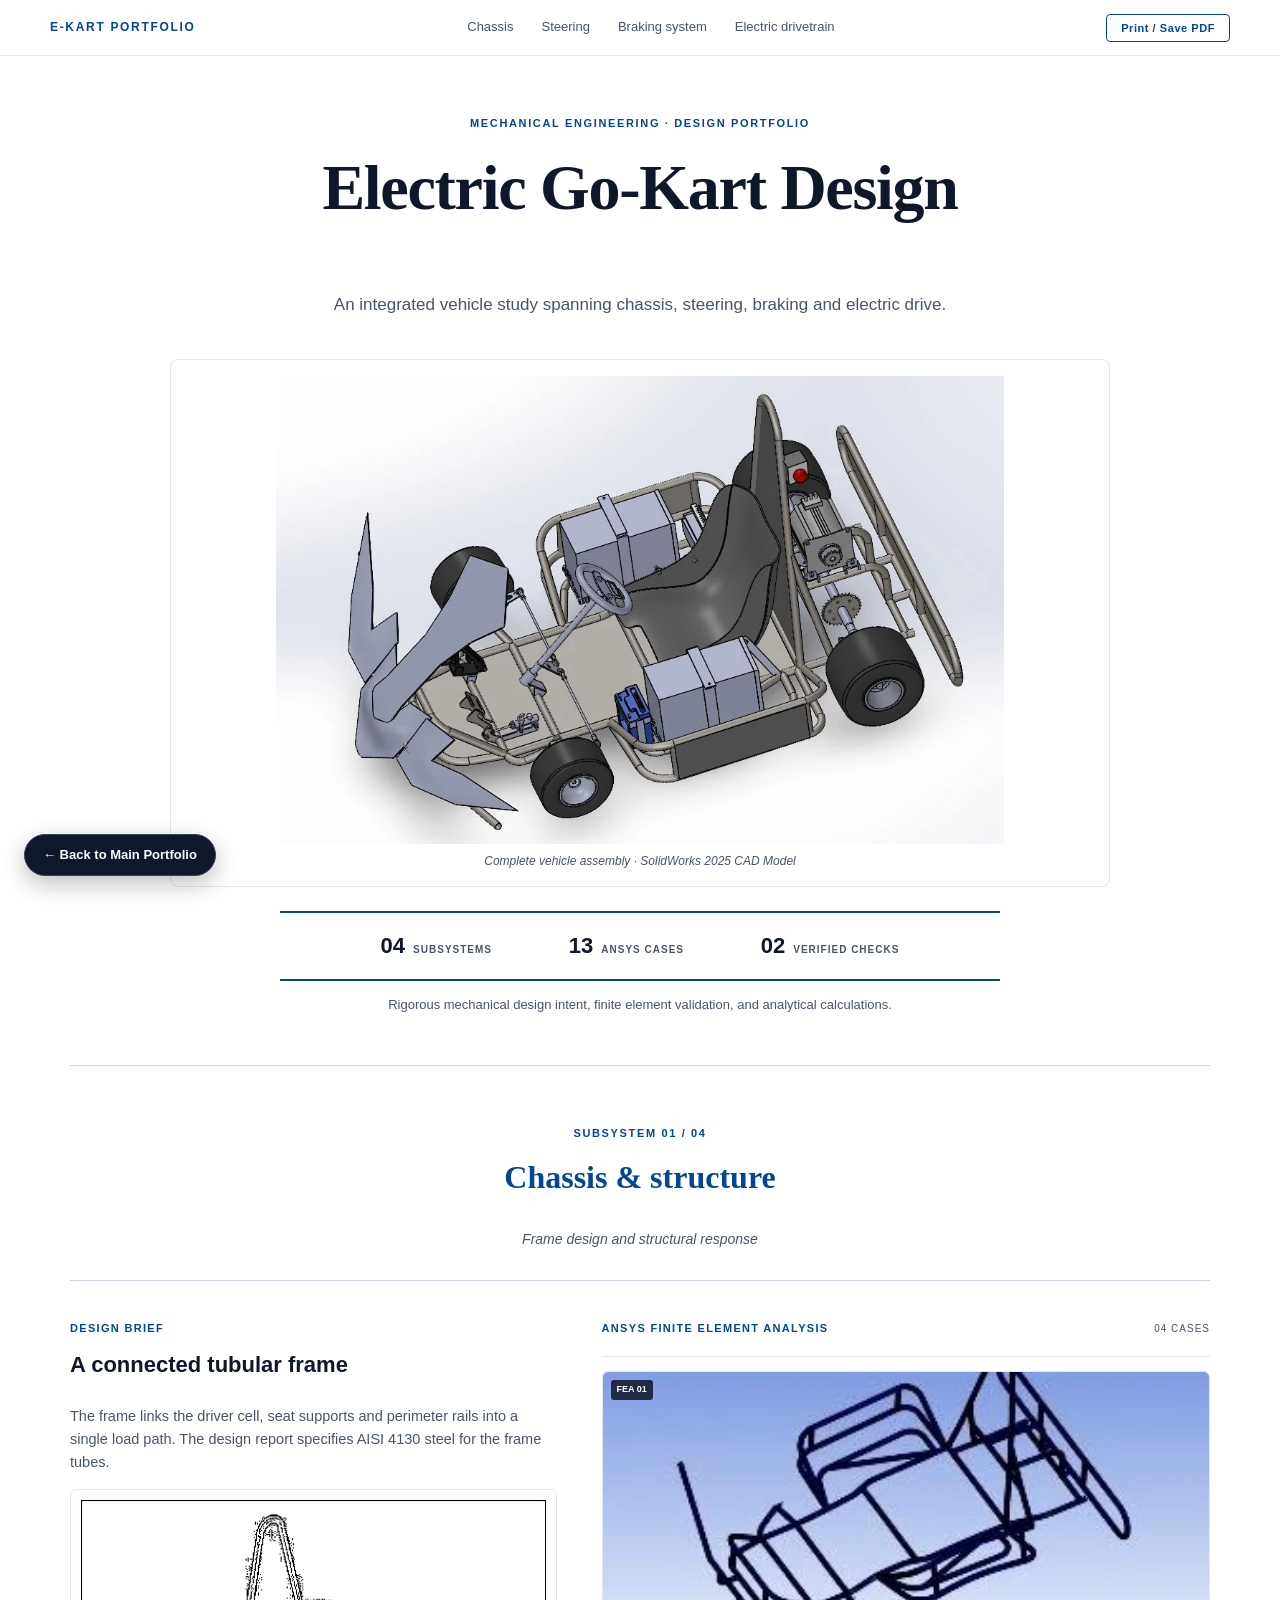
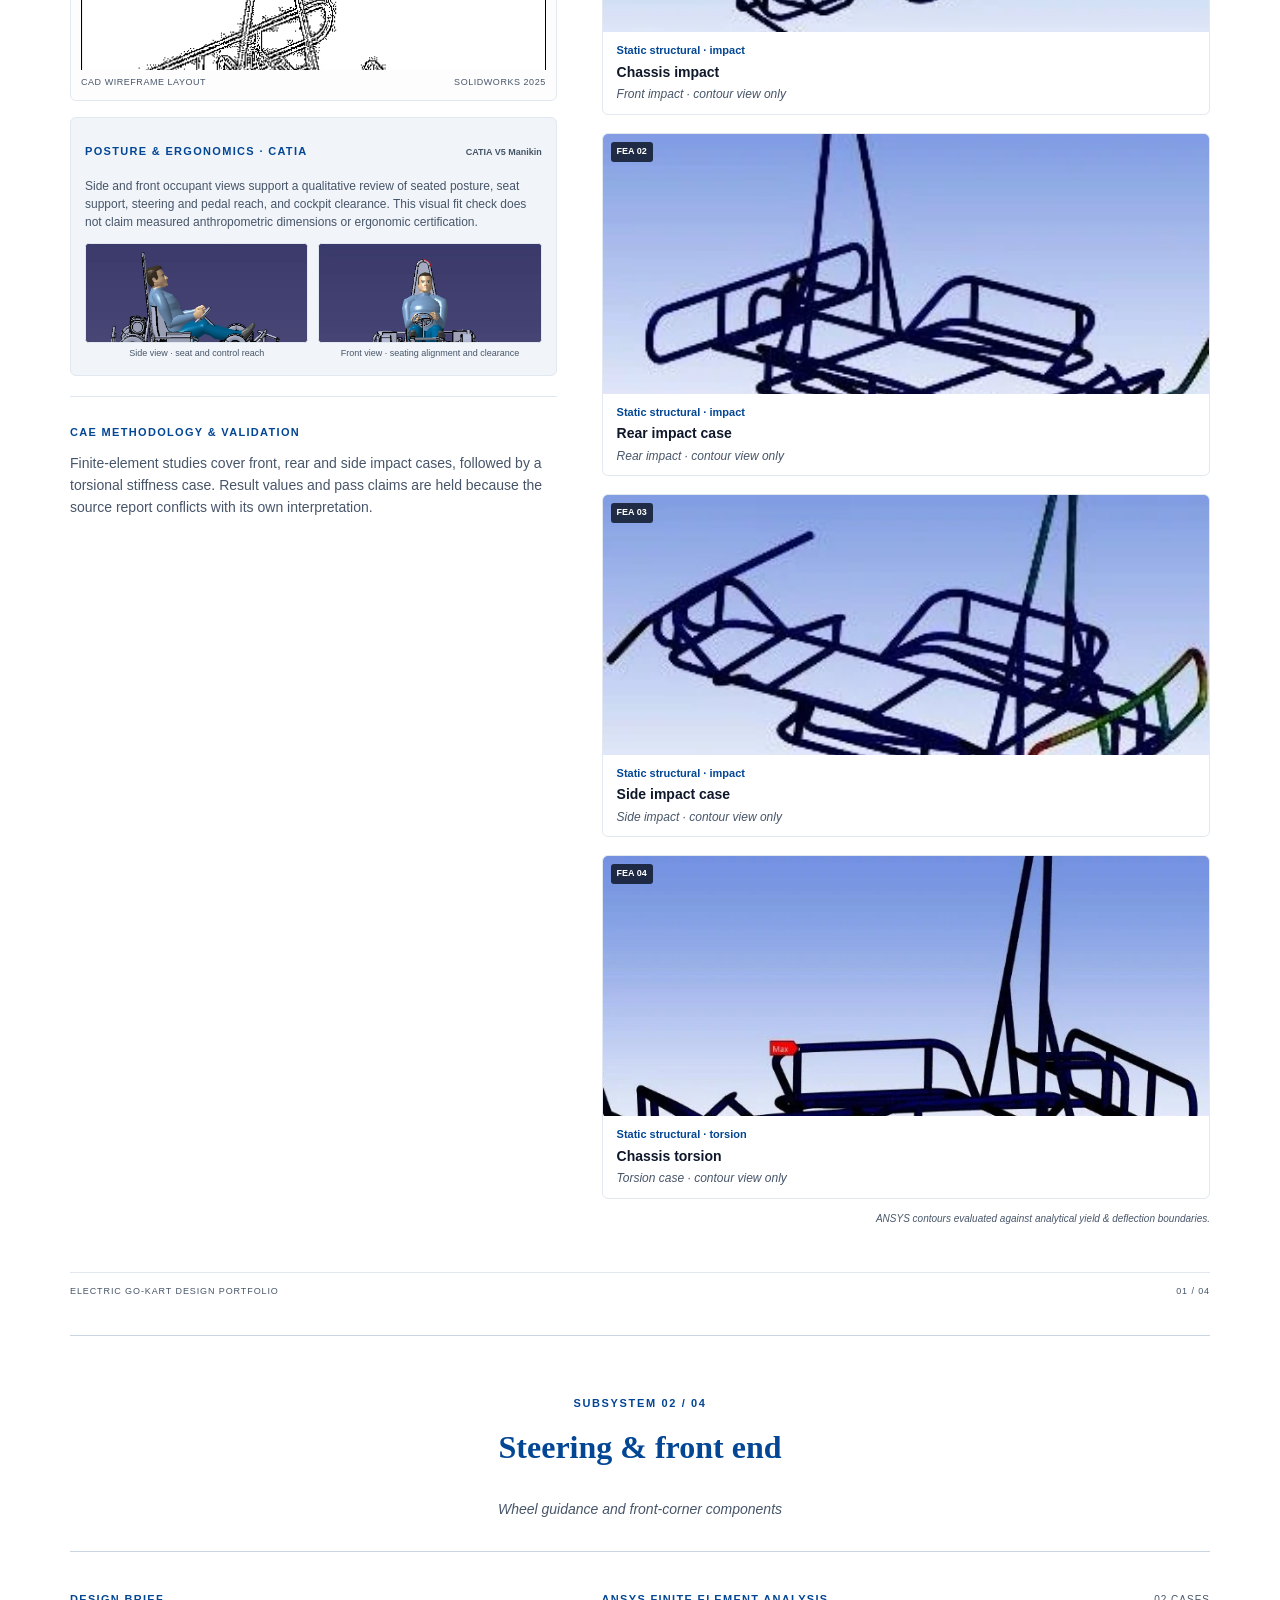
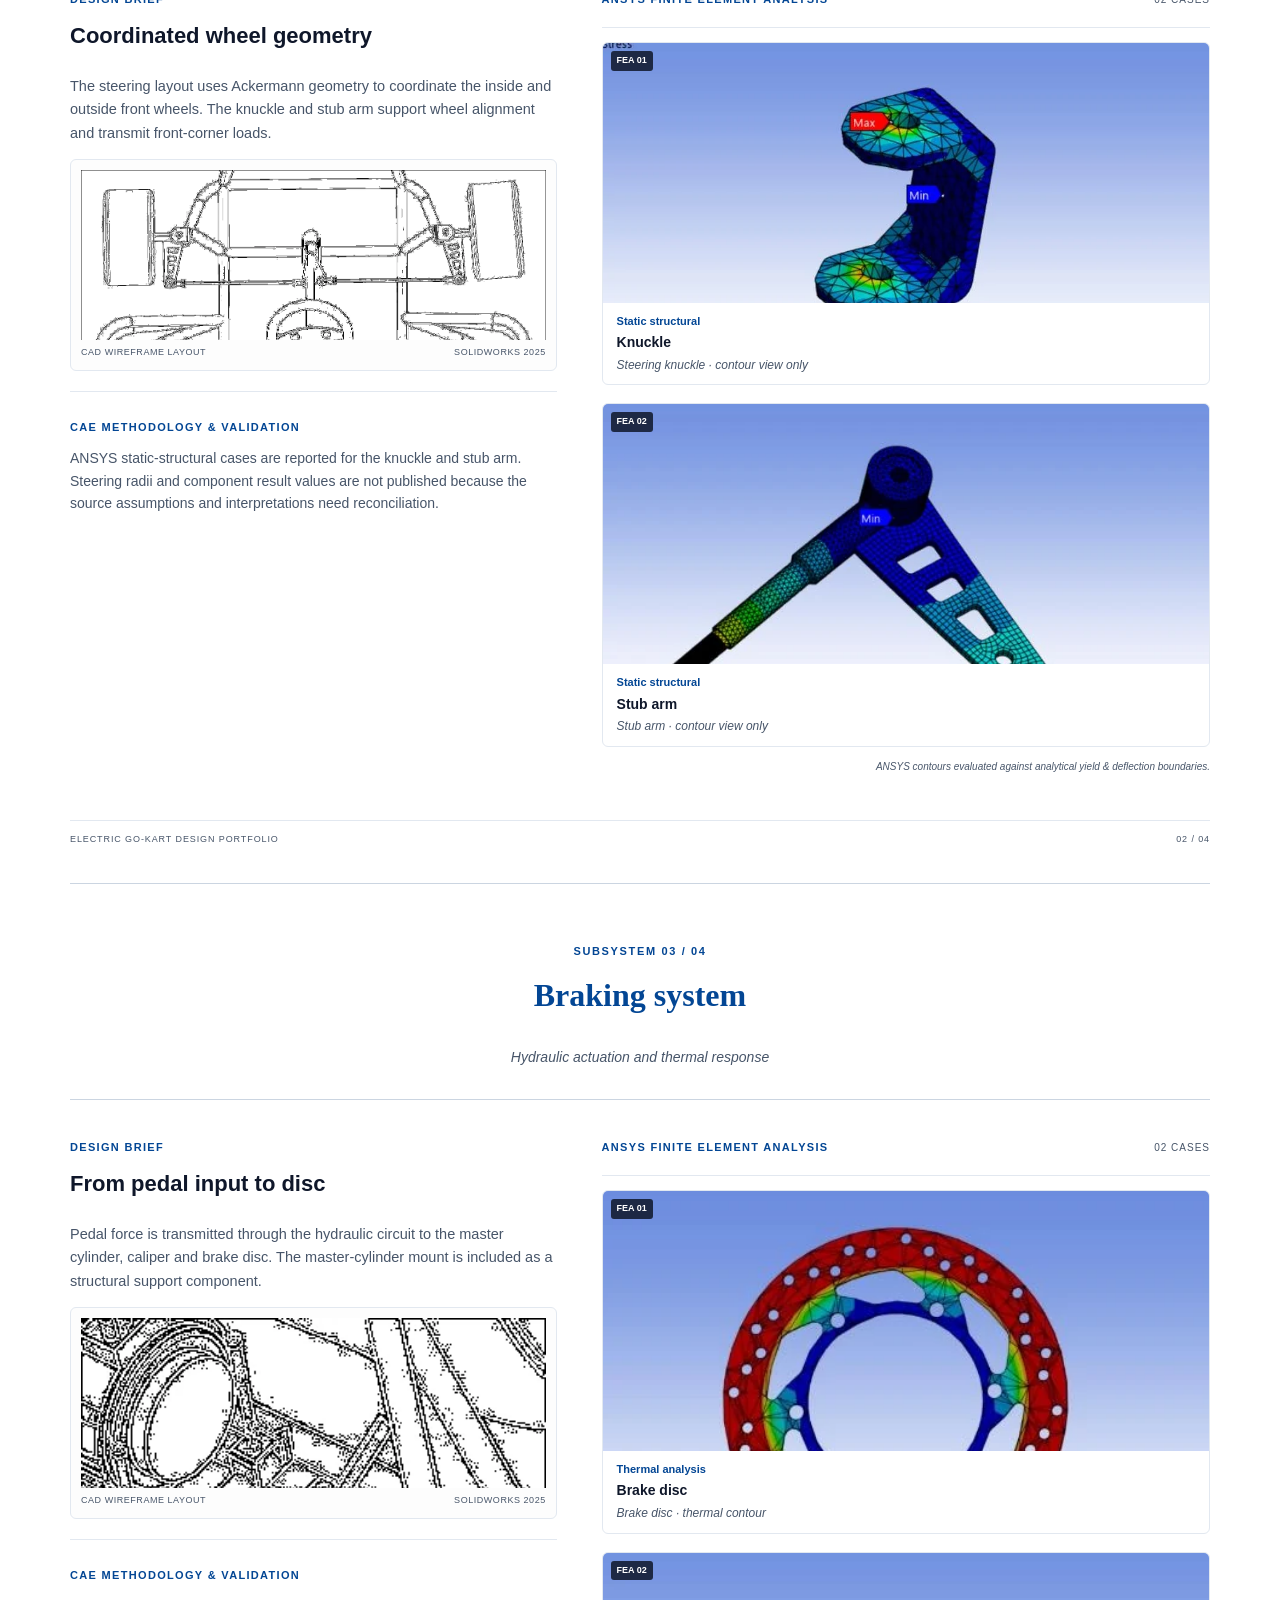
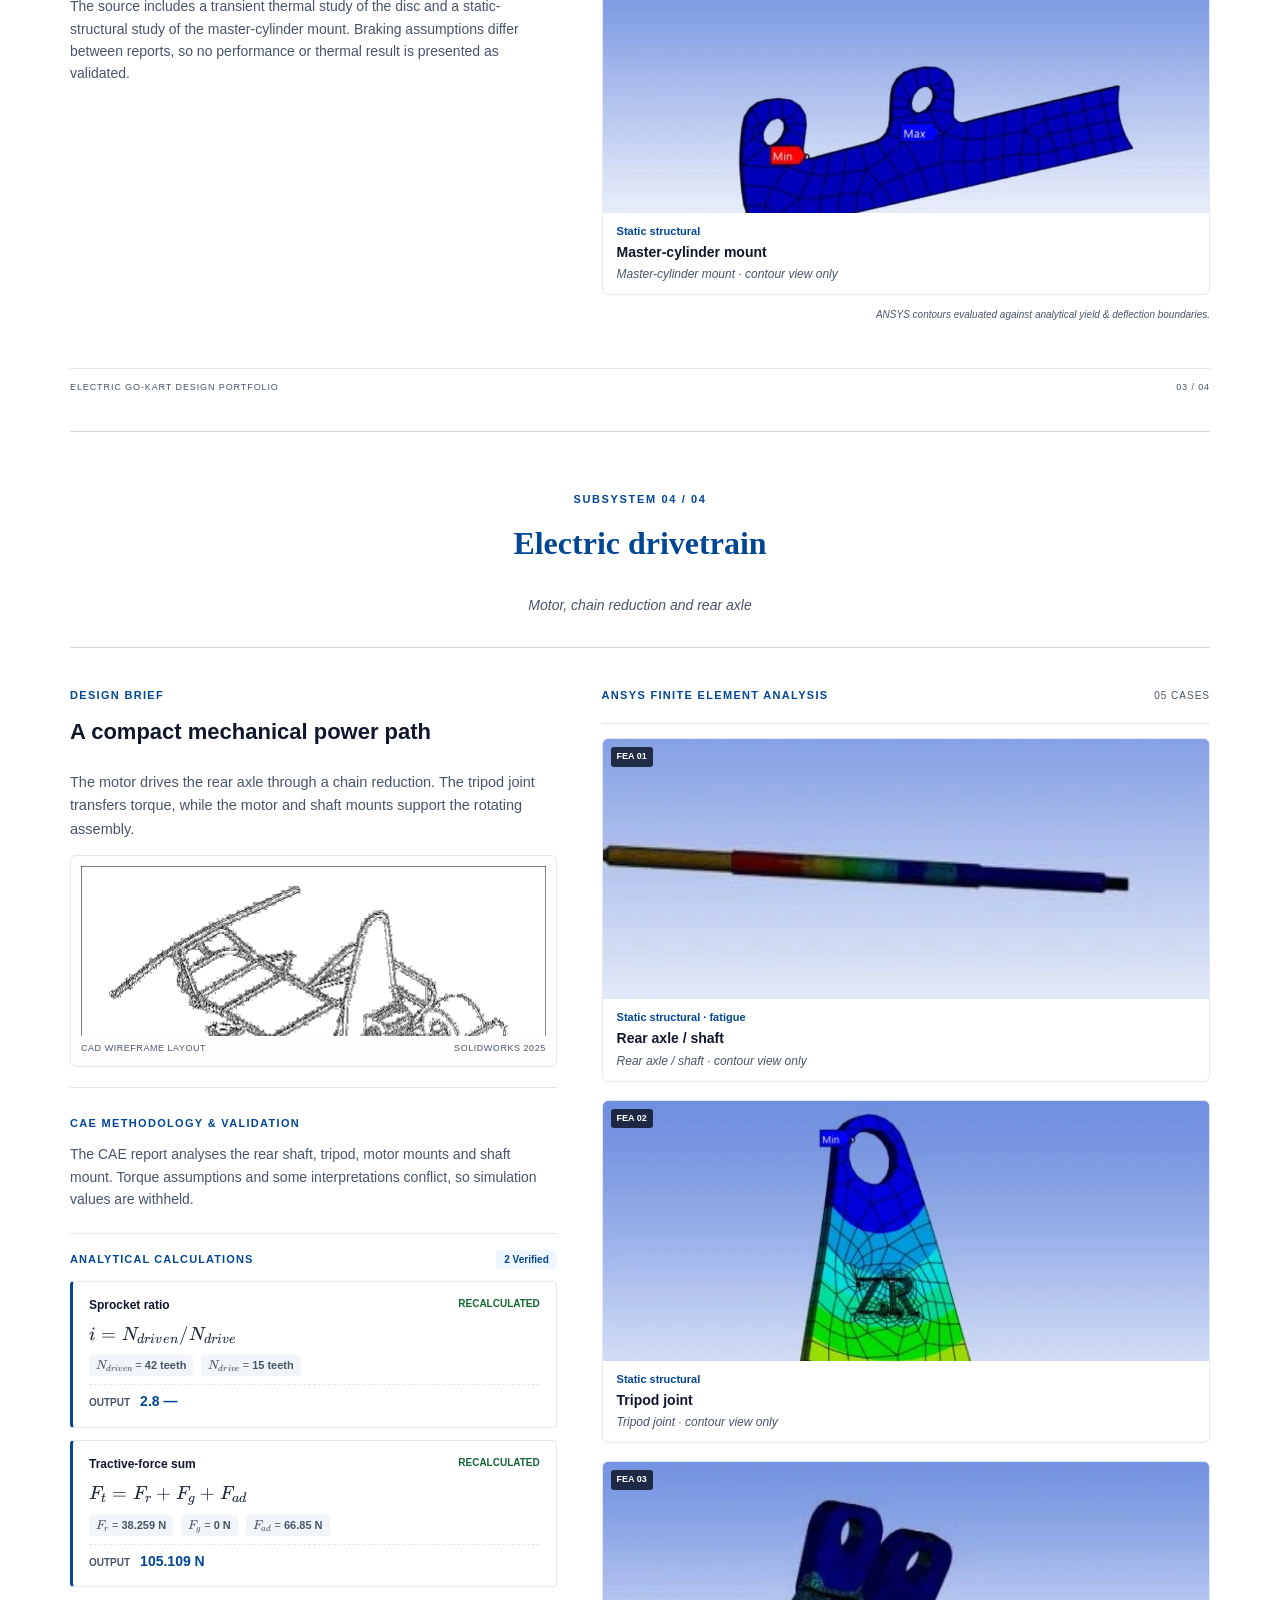
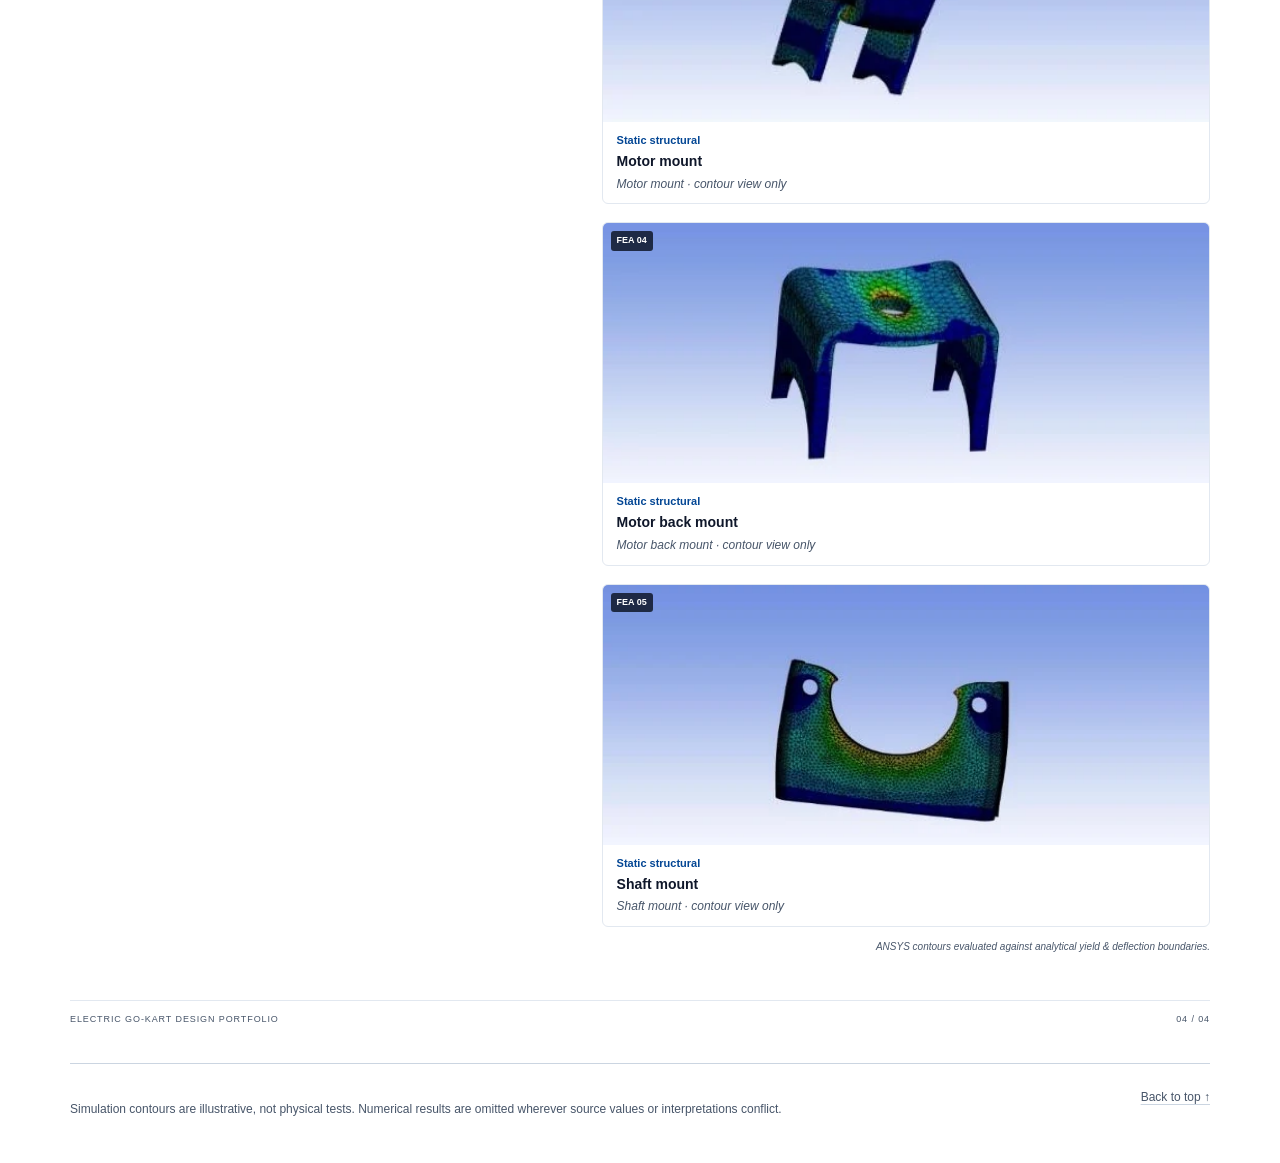
==== commit 26317cea: "Fix design portfolio routing, base asset paths, and Vercel rewrites to prevent blank screen" ====
--- a/design/index.html
+++ b/design/index.html
@@ -2,13 +2,14 @@
 <html lang="en">
   <head>
     <meta charset="UTF-8" />
-    <link rel="icon" type="image/svg+xml" href="./favicon.svg" />
+    <base href="/design/" />
+    <link rel="icon" type="image/svg+xml" href="/design/favicon.svg" />
     <meta name="viewport" content="width=device-width, initial-scale=1.0" />
     <meta name="description" content="A concise electric go-kart engineering portfolio with subsystem design briefs, ANSYS simulation contours, and calculation checks." />
     <meta name="theme-color" content="#ffffff" />
     <title>Electric Go-Kart | Mechanical Design Portfolio</title>
-    <script type="module" crossorigin src="./assets/index-B02iTP9J.js"></script>
-    <link rel="stylesheet" crossorigin href="./assets/index-BFE6vuQm.css">
+    <script type="module" crossorigin src="/design/assets/index-CYyKURqA.js"></script>
+    <link rel="stylesheet" crossorigin href="/design/assets/index-D1KHJE6W.css">
     <style>
       .back-to-main-btn {
         position: fixed;
--- a/design/assets/index-D1KHJE6W.css
+++ b/design/assets/index-D1KHJE6W.css
@@ -0,0 +1 @@
+:root{color:#1e293b;font-synthesis:none;text-rendering:optimizelegibility;-webkit-font-smoothing:antialiased;--ink:#0f172a;--muted:#475569;--rule:#cbd5e1;--soft-rule:#e2e8f0;--paper:#fff;--field:#f1f5f9;--accent:#034694;--accent-light:#eff6ff;--success:#166534;box-sizing:border-box;background:#f8fafc;font-family:-apple-system,BlinkMacSystemFont,Segoe UI,Roboto,Helvetica Neue,Arial,sans-serif}*,:before,:after{box-sizing:inherit}html{scroll-behavior:smooth;min-width:320px;scroll-padding-top:74px}body{background:var(--paper);min-width:320px;color:var(--ink);margin:0;font-size:15px;line-height:1.55}a{color:inherit;-webkit-text-decoration-color:var(--rule);text-decoration-color:var(--rule);text-underline-offset:3px}a:hover{color:var(--accent)}img{max-width:100%;display:block}figure{margin:0}.site-header{z-index:50;border-bottom:1px solid var(--soft-rule);-webkit-backdrop-filter:blur(8px);backdrop-filter:blur(8px);background:#fffffff5;justify-content:space-between;align-items:center;gap:18px;min-height:56px;padding:0 max(28px,50vw - 590px);display:flex;position:sticky;top:0}.brand{color:var(--accent);letter-spacing:.14em;flex:none;font-size:12px;font-weight:800;text-decoration:none}.site-header nav{white-space:nowrap;align-items:center;gap:clamp(12px,2.3vw,28px);display:flex;overflow-x:auto}.site-header nav a{color:var(--muted);font-size:13px;font-weight:500;text-decoration:none}.print-button{border:1px solid var(--accent);color:var(--accent);cursor:pointer;letter-spacing:.05em;background:0 0;border-radius:4px;padding:7px 14px;font-size:11px;font-weight:600;transition:all .15s}.print-button:hover{background:var(--accent);color:#fff}.page-section,.portfolio-footer{width:min(1140px,100% - 48px);margin-inline:auto}.cover{text-align:center;flex-direction:column;justify-content:center;align-items:center;min-height:calc(100vh - 56px);padding:48px 0 36px;display:flex}.cover-eyebrow,.section-number{color:var(--accent);letter-spacing:.15em;text-transform:uppercase;font-size:11px;font-weight:700}.cover h1{color:var(--ink);letter-spacing:-.02em;margin-top:10px;font-family:Georgia,serif;font-size:clamp(38px,5.5vw,64px);font-weight:700;line-height:1.1}.cover-description{max-width:680px;color:var(--muted);margin-top:14px;font-size:17px;line-height:1.6}.cover-image{border:1px solid var(--soft-rule);background:#fff;border-radius:8px;width:min(940px,98%);margin-top:24px;padding:16px}.cover-image img{object-fit:contain;width:100%;max-height:52vh}.cover-image figcaption{color:var(--muted);margin-top:8px;font-size:12px;font-style:italic}.cover-summary{border-top:2px solid var(--accent);border-bottom:2px solid var(--accent);justify-content:center;gap:clamp(28px,6vw,80px);width:min(720px,100%);margin-top:24px;padding:16px 0;font-size:22px;font-weight:700;display:flex}.cover-summary span{align-items:baseline;gap:8px;display:flex}.cover-summary small{color:var(--muted);letter-spacing:.1em;font-size:10px;font-weight:600}.cover-note{color:var(--muted);margin-top:14px;font-size:13px}.subsystem{border-top:1px solid var(--rule);padding-top:48px;padding-bottom:36px}.subsystem-heading{border-bottom:1px solid var(--rule);text-align:center;padding-bottom:16px}.subsystem-heading h2{color:var(--accent);margin-top:6px;font-family:Georgia,serif;font-size:32px;font-weight:700}.subsystem-heading>p:last-child{color:var(--muted);margin-top:4px;font-size:14px;font-style:italic}.subsystem-layout{grid-template-columns:minmax(320px,1fr) minmax(0,1.25fr);align-items:start;gap:clamp(24px,3.5vw,48px);padding:28px 0 20px;display:grid}.subheading{color:var(--accent);letter-spacing:.12em;text-transform:uppercase;font-size:11px;font-weight:700}.design-brief h3{color:var(--ink);margin-top:6px;font-size:22px;font-weight:700}.brief-text{color:var(--muted);margin-top:8px;font-size:14.5px;line-height:1.6}.wireframe-card{border:1px solid var(--soft-rule);background:#fdfdfd;border-radius:6px;margin-top:14px;padding:10px}.wireframe-image{background:#fff;place-items:center;height:170px;display:grid;overflow:hidden}.wireframe-image img{object-fit:contain;width:100%;height:100%}.wireframe-card figcaption{color:var(--muted);letter-spacing:.06em;text-transform:uppercase;justify-content:space-between;padding-top:6px;font-size:9px;display:flex}.ergonomics-panel{border:1px solid var(--soft-rule);background:var(--field);border-radius:6px;margin-top:16px;padding:14px}.ergonomics-heading{justify-content:space-between;align-items:baseline;display:flex}.ergonomics-heading>span{color:var(--muted);font-size:9px;font-weight:600}.ergonomics-description{color:var(--muted);margin-top:6px;font-size:12px;line-height:1.5}.ergonomics-grid{grid-template-columns:repeat(2,1fr);gap:10px;margin-top:10px;display:grid}.ergonomics-image{border:1px solid var(--soft-rule);background:#2b2d42;border-radius:4px;place-items:center;height:100px;display:grid;overflow:hidden}.ergonomics-image img{object-fit:contain;width:100%;height:100%}.ergonomics-card figcaption{color:var(--muted);text-align:center;margin-top:4px;font-size:9px}.analysis-approach{border-top:1px solid var(--soft-rule);margin-top:20px;padding-top:16px}.analysis-approach>p:last-child{color:var(--muted);margin-top:6px;font-size:14px;line-height:1.6}.calculation-section{border-top:1px solid var(--soft-rule);margin-top:22px;padding-top:16px}.section-badge-header{justify-content:space-between;align-items:center;margin-bottom:12px;display:flex}.badge-title{color:var(--accent);text-transform:uppercase;letter-spacing:.1em;font-size:11px;font-weight:700}.badge-count{background:var(--accent-light);color:var(--accent);border-radius:4px;padding:2px 8px;font-size:10px;font-weight:700}.calculation-stack{flex-direction:column;gap:12px;display:flex}.calculation-card{border:1px solid var(--soft-rule);border-left:3px solid var(--accent);background:#fff;border-radius:4px;padding:14px 16px}.calc-card-header{justify-content:space-between;margin-bottom:4px;font-size:12px;display:flex}.calc-label{color:var(--ink);font-weight:700}.calc-status{color:var(--success);text-transform:uppercase;font-size:10px;font-weight:700}.equation{color:#1e293b;margin:8px 0;font-size:16px}.calculation-inputs{flex-wrap:wrap;gap:8px;margin:6px 0;display:flex}.input-chip{background:var(--field);color:var(--muted);border-radius:4px;padding:2px 7px;font-size:11px}.calculation-result-row{border-top:1px dashed var(--soft-rule);align-items:baseline;gap:10px;margin-top:8px;padding-top:6px;display:flex}.res-tag{text-transform:uppercase;color:var(--muted);font-size:10px;font-weight:700}.calculation-result{color:var(--accent);font-size:14px;font-weight:700}.simulation-column{min-width:0}.simulation-heading{border-bottom:1px solid var(--soft-rule);justify-content:space-between;align-items:baseline;padding-bottom:8px;display:flex}.simulation-heading>span{color:var(--muted);letter-spacing:.1em;font-size:10px}.simulation-grid{flex-direction:column;gap:18px;padding-top:14px;display:flex}.simulation-card{border:1px solid var(--soft-rule);background:#fff;border-radius:6px;overflow:hidden}.simulation-image{background:var(--field);place-items:center;height:clamp(190px,22vw,260px);display:grid;position:relative;overflow:hidden}.simulation-image img{object-fit:contain;width:100%;height:100%}.sim-number-tag{color:#fff;background:#0f172ad9;border-radius:3px;padding:3px 6px;font-size:9px;font-weight:700;position:absolute;top:8px;left:8px}.simulation-card figcaption{flex-direction:column;gap:2px;padding:10px 14px;display:flex}.simulation-card figcaption strong{color:var(--ink);font-size:14px}.simulation-type{color:var(--accent);font-size:11px;font-weight:600}.simulation-caption{color:var(--muted);font-size:12px;font-style:italic}.simulation-disclaimer{color:var(--muted);text-align:right;margin-top:12px;font-size:10px;font-style:italic}.subsystem-footer{border-top:1px solid var(--soft-rule);color:var(--muted);letter-spacing:.1em;justify-content:space-between;margin-top:16px;padding-top:12px;font-size:9px;display:flex}.portfolio-footer{border-top:1px solid var(--rule);color:var(--muted);justify-content:space-between;padding:24px 0 32px;font-size:12px;display:flex}@media (width<=860px){.subsystem-layout{grid-template-columns:1fr}}@media print{.site-header,.portfolio-footer a{display:none!important}.page-section{width:100%!important}.subsystem{page-break-before:always}}@font-face{font-display:block;font-family:KaTeX_AMS;font-style:normal;font-weight:400;src:url(/design/assets/KaTeX_AMS-Regular-BQhdFMY1.woff2)format("woff2"),url(/design/assets/KaTeX_AMS-Regular-DMm9YOAa.woff)format("woff"),url(/design/assets/KaTeX_AMS-Regular-DRggAlZN.ttf)format("truetype")}@font-face{font-display:block;font-family:KaTeX_Caligraphic;font-style:normal;font-weight:700;src:url(/design/assets/KaTeX_Caligraphic-Bold-Dq_IR9rO.woff2)format("woff2"),url(/design/assets/KaTeX_Caligraphic-Bold-BEiXGLvX.woff)format("woff"),url(/design/assets/KaTeX_Caligraphic-Bold-ATXxdsX0.ttf)format("truetype")}@font-face{font-display:block;font-family:KaTeX_Caligraphic;font-style:normal;font-weight:400;src:url(/design/assets/KaTeX_Caligraphic-Regular-Di6jR-x-.woff2)format("woff2"),url(/design/assets/KaTeX_Caligraphic-Regular-CTRA-rTL.woff)format("woff"),url(/design/assets/KaTeX_Caligraphic-Regular-wX97UBjC.ttf)format("truetype")}@font-face{font-display:block;font-family:KaTeX_Fraktur;font-style:normal;font-weight:700;src:url(/design/assets/KaTeX_Fraktur-Bold-CL6g_b3V.woff2)format("woff2"),url(/design/assets/KaTeX_Fraktur-Bold-BsDP51OF.woff)format("woff"),url(/design/assets/KaTeX_Fraktur-Bold-BdnERNNW.ttf)format("truetype")}@font-face{font-display:block;font-family:KaTeX_Fraktur;font-style:normal;font-weight:400;src:url(/design/assets/KaTeX_Fraktur-Regular-CTYiF6lA.woff2)format("woff2"),url(/design/assets/KaTeX_Fraktur-Regular-Dxdc4cR9.woff)format("woff"),url(/design/assets/KaTeX_Fraktur-Regular-CB_wures.ttf)format("truetype")}@font-face{font-display:block;font-family:KaTeX_Main;font-style:normal;font-weight:700;src:url(/design/assets/KaTeX_Main-Bold-Cx986IdX.woff2)format("woff2"),url(/design/assets/KaTeX_Main-Bold-Jm3AIy58.woff)format("woff"),url(/design/assets/KaTeX_Main-Bold-waoOVXN0.ttf)format("truetype")}@font-face{font-display:block;font-family:KaTeX_Main;font-style:italic;font-weight:700;src:url(/design/assets/KaTeX_Main-BoldItalic-DxDJ3AOS.woff2)format("woff2"),url(/design/assets/KaTeX_Main-BoldItalic-SpSLRI95.woff)format("woff"),url(/design/assets/KaTeX_Main-BoldItalic-DzxPMmG6.ttf)format("truetype")}@font-face{font-display:block;font-family:KaTeX_Main;font-style:italic;font-weight:400;src:url(/design/assets/KaTeX_Main-Italic-NWA7e6Wa.woff2)format("woff2"),url(/design/assets/KaTeX_Main-Italic-BMLOBm91.woff)format("woff"),url(/design/assets/KaTeX_Main-Italic-3WenGoN9.ttf)format("truetype")}@font-face{font-display:block;font-family:KaTeX_Main;font-style:normal;font-weight:400;src:url(/design/assets/KaTeX_Main-Regular-B22Nviop.woff2)format("woff2"),url(/design/assets/KaTeX_Main-Regular-Dr94JaBh.woff)format("woff"),url(/design/assets/KaTeX_Main-Regular-ypZvNtVU.ttf)format("truetype")}@font-face{font-display:block;font-family:KaTeX_Math;font-style:italic;font-weight:700;src:url(/design/assets/KaTeX_Math-BoldItalic-CZnvNsCZ.woff2)format("woff2"),url(/design/assets/KaTeX_Math-BoldItalic-iY-2wyZ7.woff)format("woff"),url(/design/assets/KaTeX_Math-BoldItalic-B3XSjfu4.ttf)format("truetype")}@font-face{font-display:block;font-family:KaTeX_Math;font-style:italic;font-weight:400;src:url(/design/assets/KaTeX_Math-Italic-t53AETM-.woff2)format("woff2"),url(/design/assets/KaTeX_Math-Italic-DA0__PXp.woff)format("woff"),url(/design/assets/KaTeX_Math-Italic-flOr_0UB.ttf)format("truetype")}@font-face{font-display:block;font-family:KaTeX_SansSerif;font-style:normal;font-weight:700;src:url(/design/assets/KaTeX_SansSerif-Bold-D1sUS0GD.woff2)format("woff2"),url(/design/assets/KaTeX_SansSerif-Bold-DbIhKOiC.woff)format("woff"),url(/design/assets/KaTeX_SansSerif-Bold-CFMepnvq.ttf)format("truetype")}@font-face{font-display:block;font-family:KaTeX_SansSerif;font-style:italic;font-weight:400;src:url(/design/assets/KaTeX_SansSerif-Italic-C3H0VqGB.woff2)format("woff2"),url(/design/assets/KaTeX_SansSerif-Italic-DN2j7dab.woff)format("woff"),url(/design/assets/KaTeX_SansSerif-Italic-YYjJ1zSn.ttf)format("truetype")}@font-face{font-display:block;font-family:KaTeX_SansSerif;font-style:normal;font-weight:400;src:url(/design/assets/KaTeX_SansSerif-Regular-DDBCnlJ7.woff2)format("woff2"),url(/design/assets/KaTeX_SansSerif-Regular-CS6fqUqJ.woff)format("woff"),url(/design/assets/KaTeX_SansSerif-Regular-BNo7hRIc.ttf)format("truetype")}@font-face{font-display:block;font-family:KaTeX_Script;font-style:normal;font-weight:400;src:url(/design/assets/KaTeX_Script-Regular-D3wIWfF6.woff2)format("woff2"),url(/design/assets/KaTeX_Script-Regular-D5yQViql.woff)format("woff"),url(/design/assets/KaTeX_Script-Regular-C5JkGWo-.ttf)format("truetype")}@font-face{font-display:block;font-family:KaTeX_Size1;font-style:normal;font-weight:400;src:url(/design/assets/KaTeX_Size1-Regular-mCD8mA8B.woff2)format("woff2"),url(/design/assets/KaTeX_Size1-Regular-C195tn64.woff)format("woff"),url(/design/assets/KaTeX_Size1-Regular-Dbsnue_I.ttf)format("truetype")}@font-face{font-display:block;font-family:KaTeX_Size2;font-style:normal;font-weight:400;src:url(/design/assets/KaTeX_Size2-Regular-Dy4dx90m.woff2)format("woff2"),url(/design/assets/KaTeX_Size2-Regular-oD1tc_U0.woff)format("woff"),url(/design/assets/KaTeX_Size2-Regular-B7gKUWhC.ttf)format("truetype")}@font-face{font-display:block;font-family:KaTeX_Size3;font-style:normal;font-weight:400;src:url([data-uri])format("woff2"),url(/design/assets/KaTeX_Size3-Regular-CTq5MqoE.woff)format("woff"),url(/design/assets/KaTeX_Size3-Regular-DgpXs0kz.ttf)format("truetype")}@font-face{font-display:block;font-family:KaTeX_Size4;font-style:normal;font-weight:400;src:url(/design/assets/KaTeX_Size4-Regular-Dl5lxZxV.woff2)format("woff2"),url(/design/assets/KaTeX_Size4-Regular-BF-4gkZK.woff)format("woff"),url(/design/assets/KaTeX_Size4-Regular-DWFBv043.ttf)format("truetype")}@font-face{font-display:block;font-family:KaTeX_Typewriter;font-style:normal;font-weight:400;src:url(/design/assets/KaTeX_Typewriter-Regular-CO6r4hn1.woff2)format("woff2"),url(/design/assets/KaTeX_Typewriter-Regular-C0xS9mPB.woff)format("woff"),url(/design/assets/KaTeX_Typewriter-Regular-D3Ib7_Hf.ttf)format("truetype")}.katex{text-indent:0;text-rendering:auto;font:1.21em/1.2 KaTeX_Main,math,Times New Roman,serif;position:relative}.katex *{border-color:currentColor;-ms-high-contrast-adjust:none!important}.katex .katex-version:after{content:"0.19.0"}.katex .katex-mathml{clip-path:inset(50%);border:0;width:1px;height:1px;padding:0;position:absolute;overflow:hidden}.katex .katex-html>.katex-newline{display:block}.katex .katex-base{white-space:nowrap;width:min-content;position:relative}.katex .katex-base,.katex .katex-strut{display:inline-block}.katex .textbf{font-weight:700}.katex .textit{font-style:italic}.katex .textrm{font-family:KaTeX_Main}.katex .textsf{font-family:KaTeX_SansSerif}.katex .texttt{font-family:KaTeX_Typewriter}.katex .mathnormal{font-family:KaTeX_Math;font-style:italic}.katex .mathit{font-family:KaTeX_Main;font-style:italic}.katex .mathrm{font-style:normal}.katex .mathbf{font-family:KaTeX_Main;font-weight:700}.katex .boldsymbol{font-family:KaTeX_Math;font-style:italic;font-weight:700}.katex .amsrm,.katex .mathbb,.katex .textbb{font-family:KaTeX_AMS}.katex .mathcal{font-family:KaTeX_Caligraphic}.katex .mathfrak,.katex .textfrak{font-family:KaTeX_Fraktur}.katex .mathboldfrak,.katex .textboldfrak{font-family:KaTeX_Fraktur;font-weight:700}.katex .mathtt{font-family:KaTeX_Typewriter}.katex .mathscr,.katex .textscr{font-family:KaTeX_Script}.katex .mathsf,.katex .textsf{font-family:KaTeX_SansSerif}.katex .mathboldsf,.katex .textboldsf{font-family:KaTeX_SansSerif;font-weight:700}.katex .mathitsf,.katex .mathsfit,.katex .textitsf{font-family:KaTeX_SansSerif;font-style:italic}.katex .mainrm{font-family:KaTeX_Main;font-style:normal}.katex .vlist-t{border-collapse:collapse;table-layout:fixed;display:inline-table}.katex .vlist-r{display:table-row}.katex .vlist{vertical-align:bottom;display:table-cell;position:relative}.katex .vlist>span{height:0;display:block;position:relative}.katex .vlist>span>span{display:inline-block}.katex .vlist>span>.pstrut{width:0;overflow:hidden}.katex .vlist-t2{margin-right:-2px}.katex .vlist-s{vertical-align:bottom;width:2px;min-width:2px;font-size:1px;display:table-cell}.katex .katex-vbox{flex-direction:column;align-items:baseline;display:inline-flex}.katex .katex-thinbox{flex-direction:row;width:0;max-width:0;display:inline-flex}.katex .msupsub{text-align:left}.katex .mfrac>span>span{text-align:center}.katex .mfrac .frac-line{border-bottom-style:solid;width:100%;display:inline-block}.katex .katex-hdashline,.katex .katex-hline,.katex .katex-overline .overline-line,.katex .katex-rule,.katex .katex-underline .underline-line,.katex .mfrac .frac-line{min-height:1px}.katex .mspace{display:inline-block}.katex .katex-smash{line-height:0;display:inline}.katex .clap,.katex .llap,.katex .rlap{width:0;position:relative}.katex .clap>.katex-inner,.katex .llap>.katex-inner,.katex .rlap>.katex-inner{position:absolute}.katex .clap>.katex-fix,.katex .llap>.katex-fix,.katex .rlap>.katex-fix{display:inline-block}.katex .llap>.katex-inner{right:0}.katex .clap>.katex-inner,.katex .rlap>.katex-inner{left:0}.katex .clap>.katex-inner>span{margin-left:-50%;margin-right:50%}.katex .katex-rule{border:0 solid;display:inline-block;position:relative}.katex .katex-hline,.katex .katex-overline .overline-line,.katex .katex-underline .underline-line{border-bottom-style:solid;width:100%;display:inline-block}.katex .katex-hdashline{border-bottom-style:dashed;width:100%;display:inline-block}.katex .sqrt>.katex-root{margin-left:.277778em;margin-right:-.555556em}.katex .fontsize-ensurer.reset-size1.size1,.katex .katex-sizing.reset-size1.size1{font-size:1em}.katex .fontsize-ensurer.reset-size1.size2,.katex .katex-sizing.reset-size1.size2{font-size:1.2em}.katex .fontsize-ensurer.reset-size1.size3,.katex .katex-sizing.reset-size1.size3{font-size:1.4em}.katex .fontsize-ensurer.reset-size1.size4,.katex .katex-sizing.reset-size1.size4{font-size:1.6em}.katex .fontsize-ensurer.reset-size1.size5,.katex .katex-sizing.reset-size1.size5{font-size:1.8em}.katex .fontsize-ensurer.reset-size1.size6,.katex .katex-sizing.reset-size1.size6{font-size:2em}.katex .fontsize-ensurer.reset-size1.size7,.katex .katex-sizing.reset-size1.size7{font-size:2.4em}.katex .fontsize-ensurer.reset-size1.size8,.katex .katex-sizing.reset-size1.size8{font-size:2.88em}.katex .fontsize-ensurer.reset-size1.size9,.katex .katex-sizing.reset-size1.size9{font-size:3.456em}.katex .fontsize-ensurer.reset-size1.size10,.katex .katex-sizing.reset-size1.size10{font-size:4.148em}.katex .fontsize-ensurer.reset-size1.size11,.katex .katex-sizing.reset-size1.size11{font-size:4.976em}.katex .fontsize-ensurer.reset-size2.size1,.katex .katex-sizing.reset-size2.size1{font-size:.833333em}.katex .fontsize-ensurer.reset-size2.size2,.katex .katex-sizing.reset-size2.size2{font-size:1em}.katex .fontsize-ensurer.reset-size2.size3,.katex .katex-sizing.reset-size2.size3{font-size:1.16667em}.katex .fontsize-ensurer.reset-size2.size4,.katex .katex-sizing.reset-size2.size4{font-size:1.33333em}.katex .fontsize-ensurer.reset-size2.size5,.katex .katex-sizing.reset-size2.size5{font-size:1.5em}.katex .fontsize-ensurer.reset-size2.size6,.katex .katex-sizing.reset-size2.size6{font-size:1.66667em}.katex .fontsize-ensurer.reset-size2.size7,.katex .katex-sizing.reset-size2.size7{font-size:2em}.katex .fontsize-ensurer.reset-size2.size8,.katex .katex-sizing.reset-size2.size8{font-size:2.4em}.katex .fontsize-ensurer.reset-size2.size9,.katex .katex-sizing.reset-size2.size9{font-size:2.88em}.katex .fontsize-ensurer.reset-size2.size10,.katex .katex-sizing.reset-size2.size10{font-size:3.45667em}.katex .fontsize-ensurer.reset-size2.size11,.katex .katex-sizing.reset-size2.size11{font-size:4.14667em}.katex .fontsize-ensurer.reset-size3.size1,.katex .katex-sizing.reset-size3.size1{font-size:.714286em}.katex .fontsize-ensurer.reset-size3.size2,.katex .katex-sizing.reset-size3.size2{font-size:.857143em}.katex .fontsize-ensurer.reset-size3.size3,.katex .katex-sizing.reset-size3.size3{font-size:1em}.katex .fontsize-ensurer.reset-size3.size4,.katex .katex-sizing.reset-size3.size4{font-size:1.14286em}.katex .fontsize-ensurer.reset-size3.size5,.katex .katex-sizing.reset-size3.size5{font-size:1.28571em}.katex .fontsize-ensurer.reset-size3.size6,.katex .katex-sizing.reset-size3.size6{font-size:1.42857em}.katex .fontsize-ensurer.reset-size3.size7,.katex .katex-sizing.reset-size3.size7{font-size:1.71429em}.katex .fontsize-ensurer.reset-size3.size8,.katex .katex-sizing.reset-size3.size8{font-size:2.05714em}.katex .fontsize-ensurer.reset-size3.size9,.katex .katex-sizing.reset-size3.size9{font-size:2.46857em}.katex .fontsize-ensurer.reset-size3.size10,.katex .katex-sizing.reset-size3.size10{font-size:2.96286em}.katex .fontsize-ensurer.reset-size3.size11,.katex .katex-sizing.reset-size3.size11{font-size:3.55429em}.katex .fontsize-ensurer.reset-size4.size1,.katex .katex-sizing.reset-size4.size1{font-size:.625em}.katex .fontsize-ensurer.reset-size4.size2,.katex .katex-sizing.reset-size4.size2{font-size:.75em}.katex .fontsize-ensurer.reset-size4.size3,.katex .katex-sizing.reset-size4.size3{font-size:.875em}.katex .fontsize-ensurer.reset-size4.size4,.katex .katex-sizing.reset-size4.size4{font-size:1em}.katex .fontsize-ensurer.reset-size4.size5,.katex .katex-sizing.reset-size4.size5{font-size:1.125em}.katex .fontsize-ensurer.reset-size4.size6,.katex .katex-sizing.reset-size4.size6{font-size:1.25em}.katex .fontsize-ensurer.reset-size4.size7,.katex .katex-sizing.reset-size4.size7{font-size:1.5em}.katex .fontsize-ensurer.reset-size4.size8,.katex .katex-sizing.reset-size4.size8{font-size:1.8em}.katex .fontsize-ensurer.reset-size4.size9,.katex .katex-sizing.reset-size4.size9{font-size:2.16em}.katex .fontsize-ensurer.reset-size4.size10,.katex .katex-sizing.reset-size4.size10{font-size:2.5925em}.katex .fontsize-ensurer.reset-size4.size11,.katex .katex-sizing.reset-size4.size11{font-size:3.11em}.katex .fontsize-ensurer.reset-size5.size1,.katex .katex-sizing.reset-size5.size1{font-size:.555556em}.katex .fontsize-ensurer.reset-size5.size2,.katex .katex-sizing.reset-size5.size2{font-size:.666667em}.katex .fontsize-ensurer.reset-size5.size3,.katex .katex-sizing.reset-size5.size3{font-size:.777778em}.katex .fontsize-ensurer.reset-size5.size4,.katex .katex-sizing.reset-size5.size4{font-size:.888889em}.katex .fontsize-ensurer.reset-size5.size5,.katex .katex-sizing.reset-size5.size5{font-size:1em}.katex .fontsize-ensurer.reset-size5.size6,.katex .katex-sizing.reset-size5.size6{font-size:1.11111em}.katex .fontsize-ensurer.reset-size5.size7,.katex .katex-sizing.reset-size5.size7{font-size:1.33333em}.katex .fontsize-ensurer.reset-size5.size8,.katex .katex-sizing.reset-size5.size8{font-size:1.6em}.katex .fontsize-ensurer.reset-size5.size9,.katex .katex-sizing.reset-size5.size9{font-size:1.92em}.katex .fontsize-ensurer.reset-size5.size10,.katex .katex-sizing.reset-size5.size10{font-size:2.30444em}.katex .fontsize-ensurer.reset-size5.size11,.katex .katex-sizing.reset-size5.size11{font-size:2.76444em}.katex .fontsize-ensurer.reset-size6.size1,.katex .katex-sizing.reset-size6.size1{font-size:.5em}.katex .fontsize-ensurer.reset-size6.size2,.katex .katex-sizing.reset-size6.size2{font-size:.6em}.katex .fontsize-ensurer.reset-size6.size3,.katex .katex-sizing.reset-size6.size3{font-size:.7em}.katex .fontsize-ensurer.reset-size6.size4,.katex .katex-sizing.reset-size6.size4{font-size:.8em}.katex .fontsize-ensurer.reset-size6.size5,.katex .katex-sizing.reset-size6.size5{font-size:.9em}.katex .fontsize-ensurer.reset-size6.size6,.katex .katex-sizing.reset-size6.size6{font-size:1em}.katex .fontsize-ensurer.reset-size6.size7,.katex .katex-sizing.reset-size6.size7{font-size:1.2em}.katex .fontsize-ensurer.reset-size6.size8,.katex .katex-sizing.reset-size6.size8{font-size:1.44em}.katex .fontsize-ensurer.reset-size6.size9,.katex .katex-sizing.reset-size6.size9{font-size:1.728em}.katex .fontsize-ensurer.reset-size6.size10,.katex .katex-sizing.reset-size6.size10{font-size:2.074em}.katex .fontsize-ensurer.reset-size6.size11,.katex .katex-sizing.reset-size6.size11{font-size:2.488em}.katex .fontsize-ensurer.reset-size7.size1,.katex .katex-sizing.reset-size7.size1{font-size:.416667em}.katex .fontsize-ensurer.reset-size7.size2,.katex .katex-sizing.reset-size7.size2{font-size:.5em}.katex .fontsize-ensurer.reset-size7.size3,.katex .katex-sizing.reset-size7.size3{font-size:.583333em}.katex .fontsize-ensurer.reset-size7.size4,.katex .katex-sizing.reset-size7.size4{font-size:.666667em}.katex .fontsize-ensurer.reset-size7.size5,.katex .katex-sizing.reset-size7.size5{font-size:.75em}.katex .fontsize-ensurer.reset-size7.size6,.katex .katex-sizing.reset-size7.size6{font-size:.833333em}.katex .fontsize-ensurer.reset-size7.size7,.katex .katex-sizing.reset-size7.size7{font-size:1em}.katex .fontsize-ensurer.reset-size7.size8,.katex .katex-sizing.reset-size7.size8{font-size:1.2em}.katex .fontsize-ensurer.reset-size7.size9,.katex .katex-sizing.reset-size7.size9{font-size:1.44em}.katex .fontsize-ensurer.reset-size7.size10,.katex .katex-sizing.reset-size7.size10{font-size:1.72833em}.katex .fontsize-ensurer.reset-size7.size11,.katex .katex-sizing.reset-size7.size11{font-size:2.07333em}.katex .fontsize-ensurer.reset-size8.size1,.katex .katex-sizing.reset-size8.size1{font-size:.347222em}.katex .fontsize-ensurer.reset-size8.size2,.katex .katex-sizing.reset-size8.size2{font-size:.416667em}.katex .fontsize-ensurer.reset-size8.size3,.katex .katex-sizing.reset-size8.size3{font-size:.486111em}.katex .fontsize-ensurer.reset-size8.size4,.katex .katex-sizing.reset-size8.size4{font-size:.555556em}.katex .fontsize-ensurer.reset-size8.size5,.katex .katex-sizing.reset-size8.size5{font-size:.625em}.katex .fontsize-ensurer.reset-size8.size6,.katex .katex-sizing.reset-size8.size6{font-size:.694444em}.katex .fontsize-ensurer.reset-size8.size7,.katex .katex-sizing.reset-size8.size7{font-size:.833333em}.katex .fontsize-ensurer.reset-size8.size8,.katex .katex-sizing.reset-size8.size8{font-size:1em}.katex .fontsize-ensurer.reset-size8.size9,.katex .katex-sizing.reset-size8.size9{font-size:1.2em}.katex .fontsize-ensurer.reset-size8.size10,.katex .katex-sizing.reset-size8.size10{font-size:1.44028em}.katex .fontsize-ensurer.reset-size8.size11,.katex .katex-sizing.reset-size8.size11{font-size:1.72778em}.katex .fontsize-ensurer.reset-size9.size1,.katex .katex-sizing.reset-size9.size1{font-size:.289352em}.katex .fontsize-ensurer.reset-size9.size2,.katex .katex-sizing.reset-size9.size2{font-size:.347222em}.katex .fontsize-ensurer.reset-size9.size3,.katex .katex-sizing.reset-size9.size3{font-size:.405093em}.katex .fontsize-ensurer.reset-size9.size4,.katex .katex-sizing.reset-size9.size4{font-size:.462963em}.katex .fontsize-ensurer.reset-size9.size5,.katex .katex-sizing.reset-size9.size5{font-size:.520833em}.katex .fontsize-ensurer.reset-size9.size6,.katex .katex-sizing.reset-size9.size6{font-size:.578704em}.katex .fontsize-ensurer.reset-size9.size7,.katex .katex-sizing.reset-size9.size7{font-size:.694444em}.katex .fontsize-ensurer.reset-size9.size8,.katex .katex-sizing.reset-size9.size8{font-size:.833333em}.katex .fontsize-ensurer.reset-size9.size9,.katex .katex-sizing.reset-size9.size9{font-size:1em}.katex .fontsize-ensurer.reset-size9.size10,.katex .katex-sizing.reset-size9.size10{font-size:1.20023em}.katex .fontsize-ensurer.reset-size9.size11,.katex .katex-sizing.reset-size9.size11{font-size:1.43981em}.katex .fontsize-ensurer.reset-size10.size1,.katex .katex-sizing.reset-size10.size1{font-size:.24108em}.katex .fontsize-ensurer.reset-size10.size2,.katex .katex-sizing.reset-size10.size2{font-size:.289296em}.katex .fontsize-ensurer.reset-size10.size3,.katex .katex-sizing.reset-size10.size3{font-size:.337512em}.katex .fontsize-ensurer.reset-size10.size4,.katex .katex-sizing.reset-size10.size4{font-size:.385728em}.katex .fontsize-ensurer.reset-size10.size5,.katex .katex-sizing.reset-size10.size5{font-size:.433944em}.katex .fontsize-ensurer.reset-size10.size6,.katex .katex-sizing.reset-size10.size6{font-size:.48216em}.katex .fontsize-ensurer.reset-size10.size7,.katex .katex-sizing.reset-size10.size7{font-size:.578592em}.katex .fontsize-ensurer.reset-size10.size8,.katex .katex-sizing.reset-size10.size8{font-size:.694311em}.katex .fontsize-ensurer.reset-size10.size9,.katex .katex-sizing.reset-size10.size9{font-size:.833173em}.katex .fontsize-ensurer.reset-size10.size10,.katex .katex-sizing.reset-size10.size10{font-size:1em}.katex .fontsize-ensurer.reset-size10.size11,.katex .katex-sizing.reset-size10.size11{font-size:1.19961em}.katex .fontsize-ensurer.reset-size11.size1,.katex .katex-sizing.reset-size11.size1{font-size:.200965em}.katex .fontsize-ensurer.reset-size11.size2,.katex .katex-sizing.reset-size11.size2{font-size:.241158em}.katex .fontsize-ensurer.reset-size11.size3,.katex .katex-sizing.reset-size11.size3{font-size:.281351em}.katex .fontsize-ensurer.reset-size11.size4,.katex .katex-sizing.reset-size11.size4{font-size:.321543em}.katex .fontsize-ensurer.reset-size11.size5,.katex .katex-sizing.reset-size11.size5{font-size:.361736em}.katex .fontsize-ensurer.reset-size11.size6,.katex .katex-sizing.reset-size11.size6{font-size:.401929em}.katex .fontsize-ensurer.reset-size11.size7,.katex .katex-sizing.reset-size11.size7{font-size:.482315em}.katex .fontsize-ensurer.reset-size11.size8,.katex .katex-sizing.reset-size11.size8{font-size:.578778em}.katex .fontsize-ensurer.reset-size11.size9,.katex .katex-sizing.reset-size11.size9{font-size:.694534em}.katex .fontsize-ensurer.reset-size11.size10,.katex .katex-sizing.reset-size11.size10{font-size:.833601em}.katex .fontsize-ensurer.reset-size11.size11,.katex .katex-sizing.reset-size11.size11{font-size:1em}.katex .delimsizing.size1{font-family:KaTeX_Size1}.katex .delimsizing.size2{font-family:KaTeX_Size2}.katex .delimsizing.size3{font-family:KaTeX_Size3}.katex .delimsizing.size4{font-family:KaTeX_Size4}.katex .delimsizing.mult .delim-size1>span{font-family:KaTeX_Size1}.katex .delimsizing.mult .delim-size4>span{font-family:KaTeX_Size4}.katex .nulldelimiter{width:.12em;display:inline-block}.katex .delimcenter,.katex .op-symbol{position:relative}.katex .op-symbol.small-op{font-family:KaTeX_Size1}.katex .op-symbol.large-op{font-family:KaTeX_Size2}.katex .katex-accent>.vlist-t,.katex .op-limits>.vlist-t{text-align:center}.katex .katex-accent .accent-body{position:relative}.katex .katex-accent .accent-body:not(.accent-full){width:0}.katex .katex-overlay{display:block}.katex .mtable .vertical-separator{min-width:1px;display:inline-block}.katex .mtable .arraycolsep{display:inline-block}.katex .mtable .col-align-c>.vlist-t{text-align:center}.katex .mtable .col-align-l>.vlist-t{text-align:left}.katex .mtable .col-align-r>.vlist-t{text-align:right}.katex .svg-align{text-align:left}.katex svg{fill:currentColor;stroke:currentColor;height:inherit;width:100%;display:block;position:absolute}.katex svg path{stroke:none}.katex svg{fill-rule:nonzero;fill-opacity:1;stroke-width:1px;stroke-linecap:butt;stroke-linejoin:miter;stroke-miterlimit:4;stroke-dasharray:none;stroke-dashoffset:0;stroke-opacity:1}.katex img{border-style:none;min-width:0;max-width:none;min-height:0;max-height:none}.katex .katex-stretchy{width:100%;display:block;position:relative;overflow:hidden}.katex .katex-stretchy:after,.katex .katex-stretchy:before{content:""}.katex .hide-tail{width:100%;position:relative;overflow:hidden}.katex .halfarrow-left{width:50.2%;position:absolute;left:0;overflow:hidden}.katex .halfarrow-right{width:50.2%;position:absolute;right:0;overflow:hidden}.katex .brace-left{width:25.1%;position:absolute;left:0;overflow:hidden}.katex .brace-center{width:50%;position:absolute;left:25%;overflow:hidden}.katex .brace-right{width:25.1%;position:absolute;right:0;overflow:hidden}.katex .x-arrow-pad{padding:0 .5em}.katex .cd-arrow-pad{padding:0 .55556em 0 .27778em}.katex .mover,.katex .munder,.katex .x-arrow{text-align:center}.katex .boxpad{padding:0 .3em}.katex .fbox,.katex .fcolorbox{box-sizing:border-box;border:.04em solid}.katex .cancel-pad{padding:0 .2em}.katex .cancel-lap{margin-left:-.2em;margin-right:-.2em}.katex .katex-sout{border-bottom-style:solid;border-bottom-width:.08em}.katex .angl{box-sizing:border-box;border-top:.049em solid;border-right:.049em solid;margin-right:.03889em}.katex .anglpad{padding:0 .03889em}.katex .reflectbox{display:inline-block;transform:scaleX(-1)}.katex .eqn-num:before{content:"(" counter(katexEqnNo) ")";counter-increment:katexEqnNo}.katex .mml-eqn-num:before{content:"(" counter(mmlEqnNo) ")";counter-increment:mmlEqnNo}.katex .mtr-glue{width:50%}.katex .cd-vert-arrow{display:inline-block;position:relative}.katex .cd-label-left{text-align:left;display:inline-block;position:absolute;right:calc(50% + .3em)}.katex .cd-label-right{text-align:right;display:inline-block;position:absolute;left:calc(50% + .3em)}.katex-display{text-align:center;margin:1em 0;display:block}.katex-display>.katex{text-align:center;white-space:nowrap;display:block}.katex-display>.katex>.katex-html{display:block;position:relative}.katex-display>.katex>.katex-html>.katex-tag{position:absolute;right:0}.katex-display.leqno>.katex>.katex-html>.katex-tag{left:0;right:auto}.katex-display.fleqn>.katex{text-align:left;padding-left:2em}body{counter-reset:katexEqnNo mmlEqnNo}
